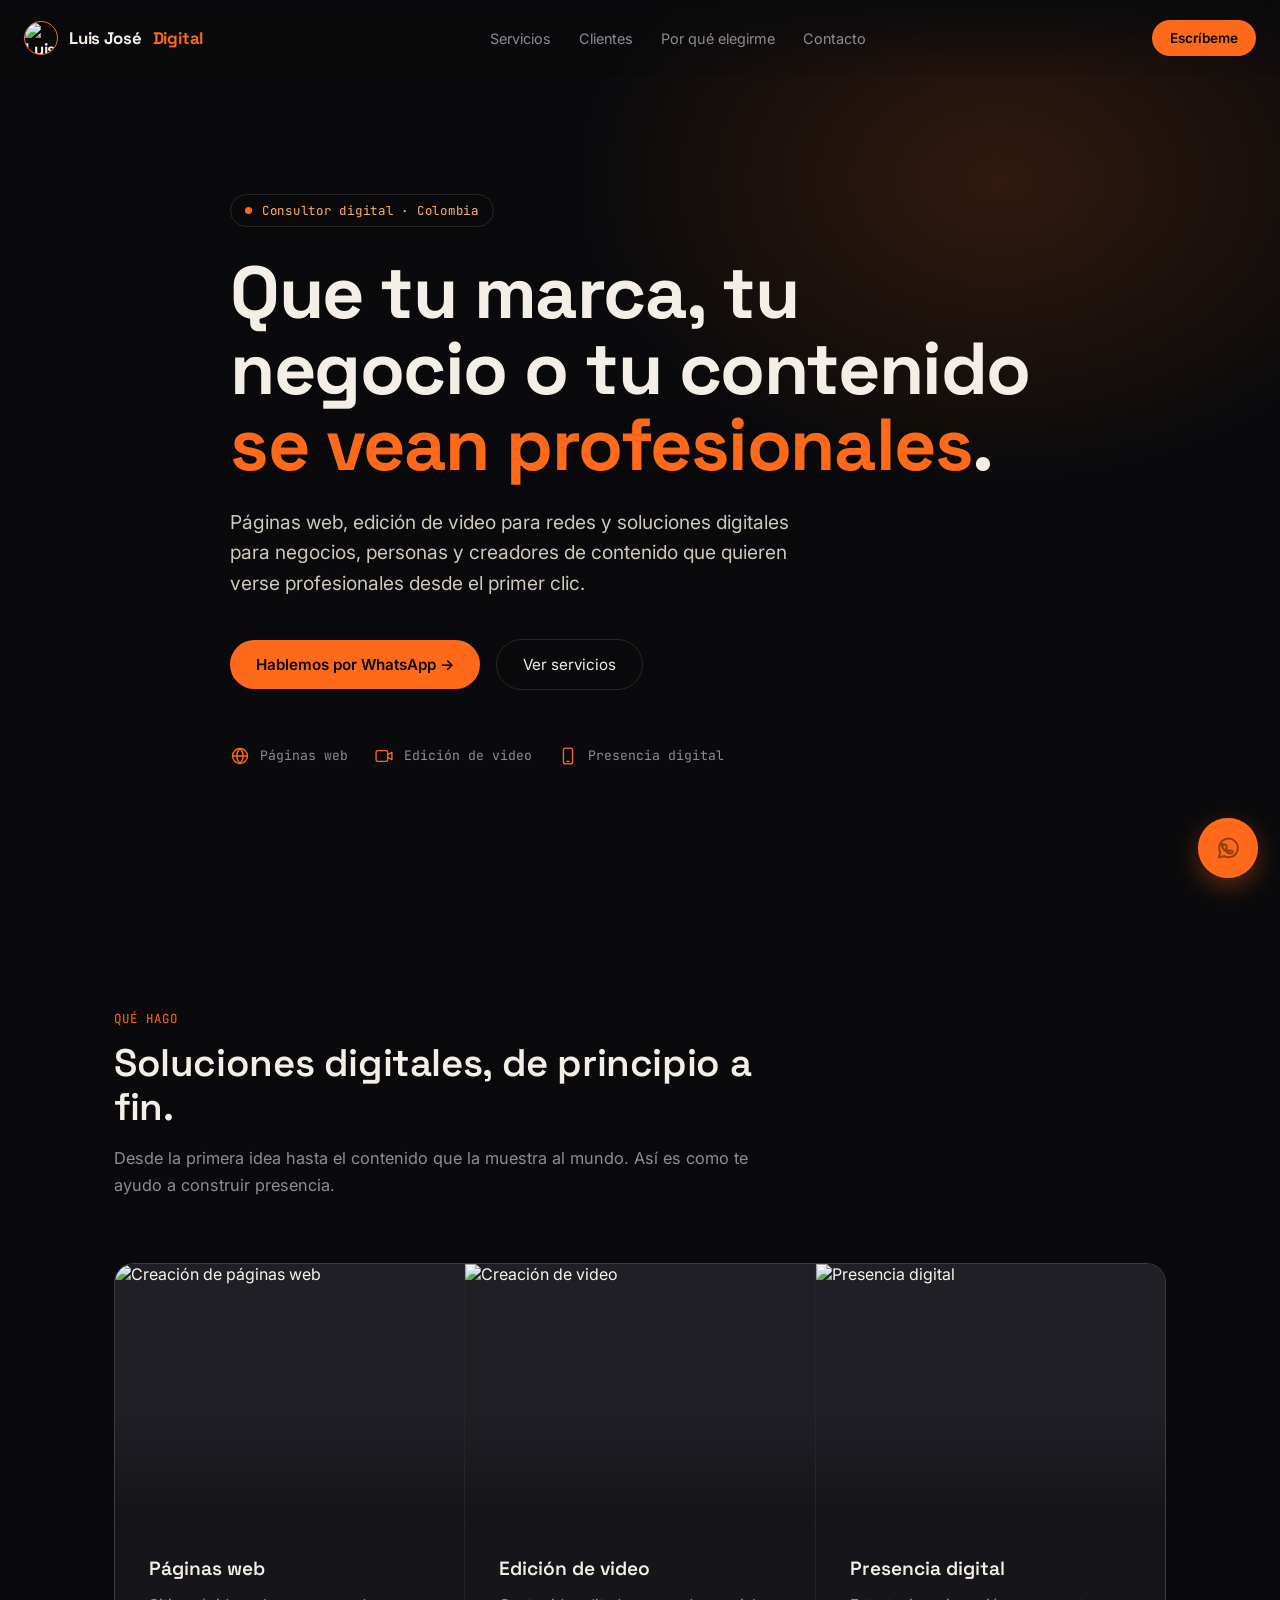
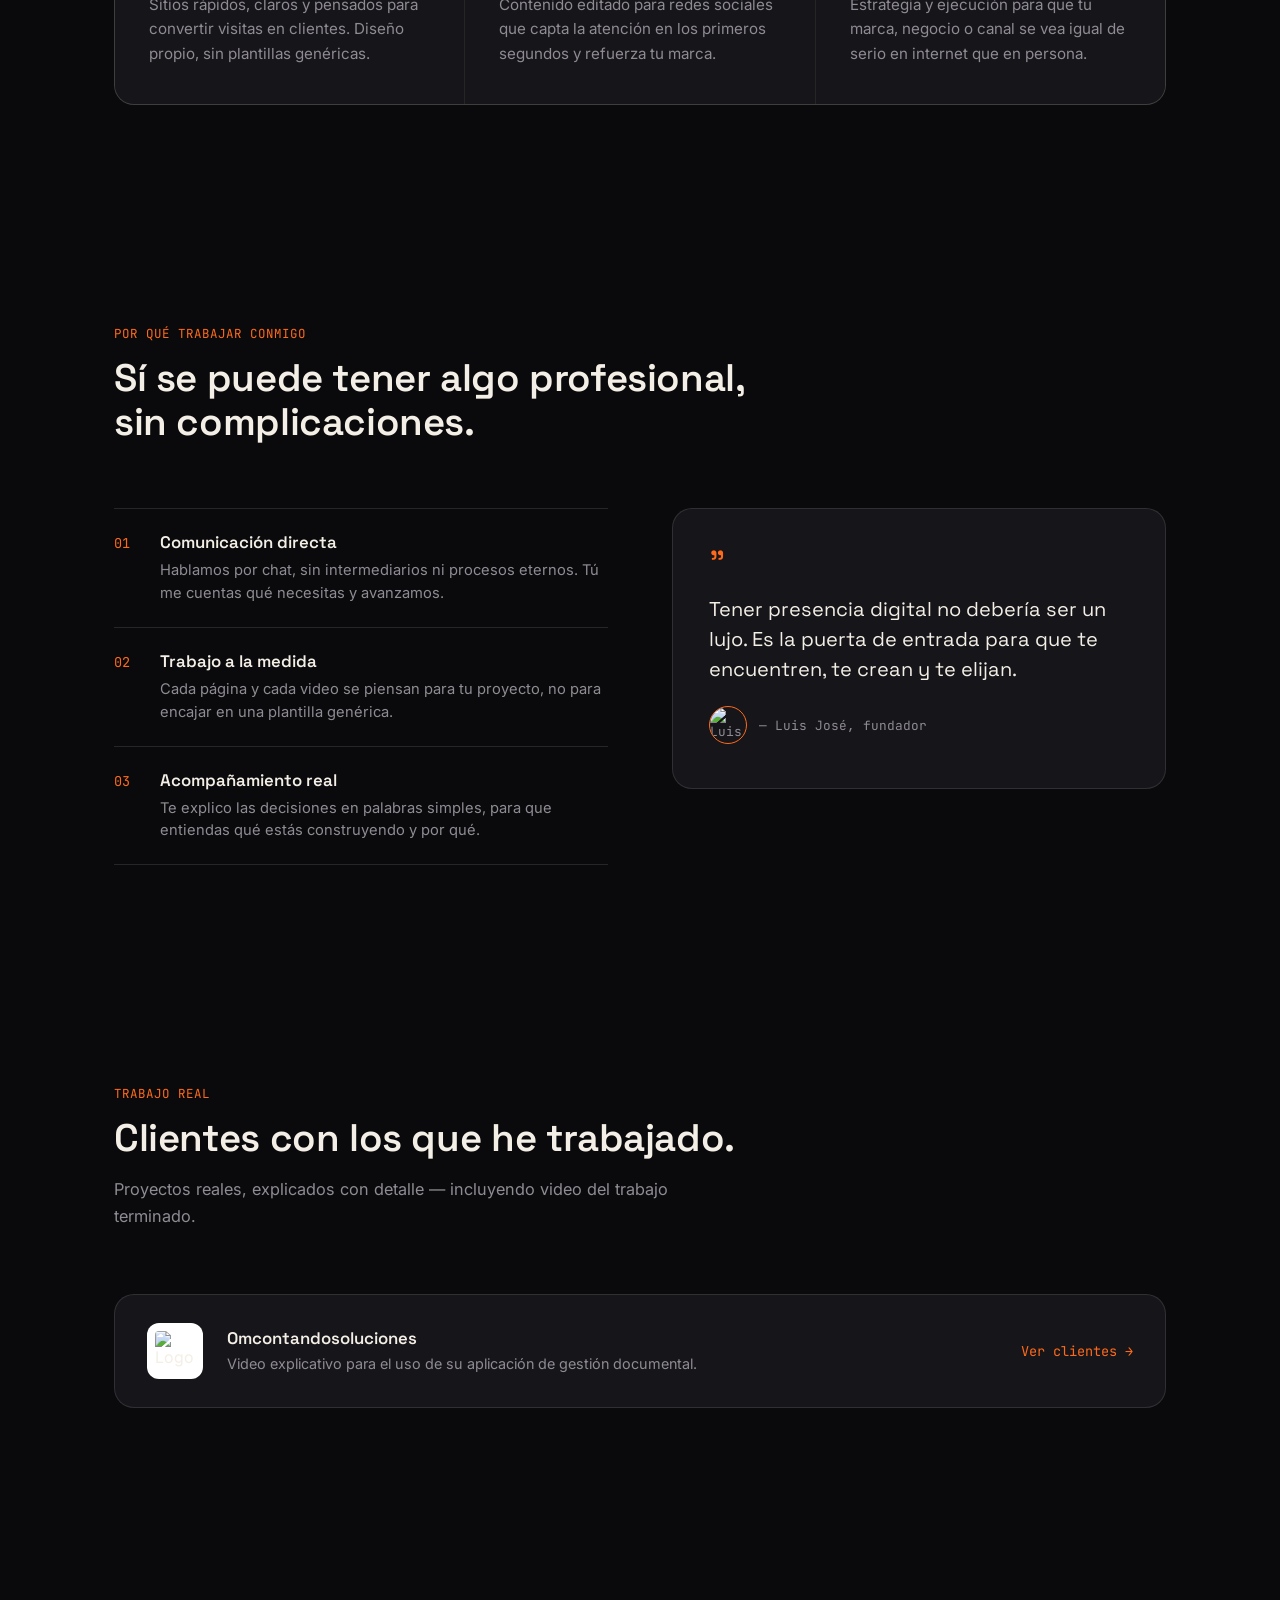
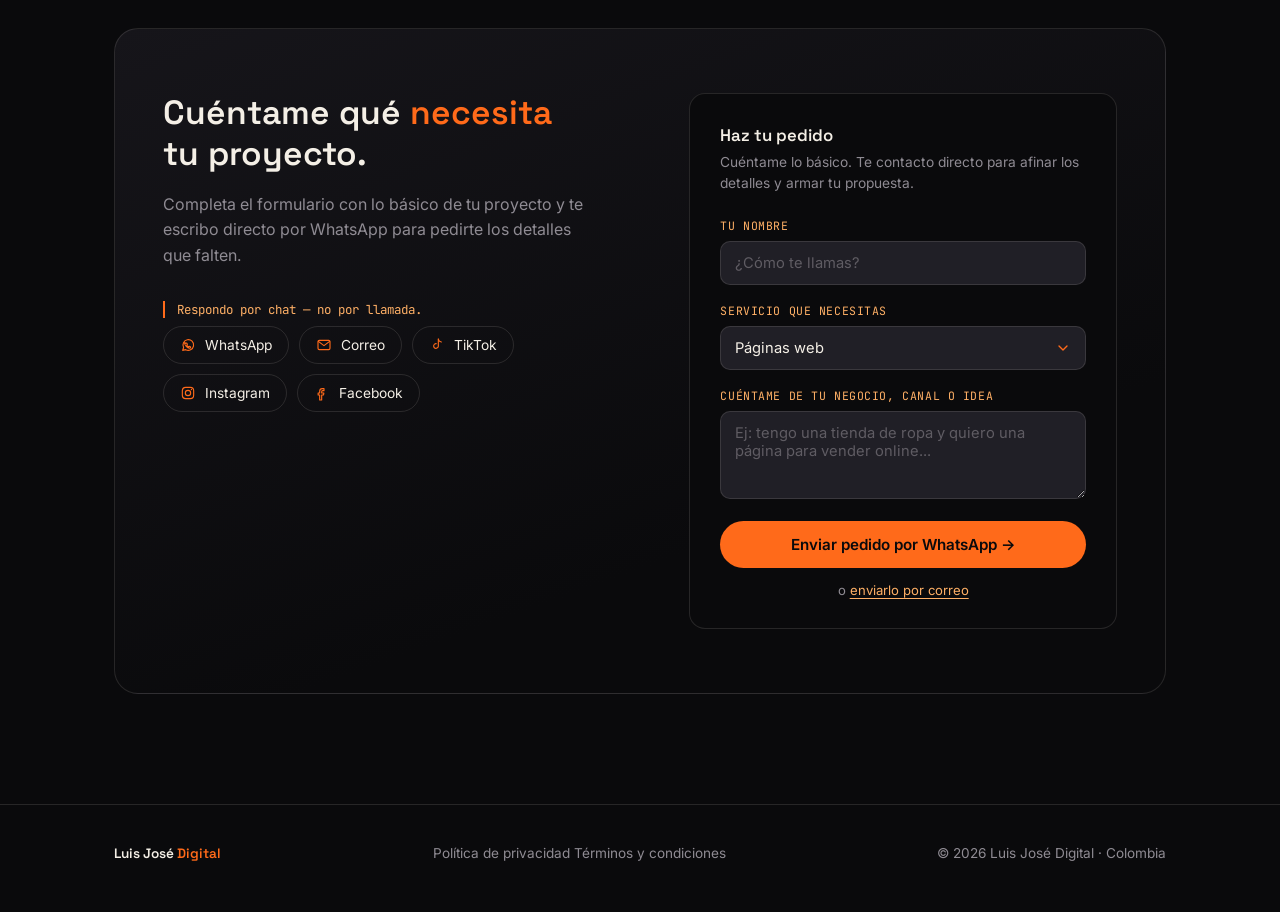
==== index.html @ 747906f5 "Update index.html" ====
<!DOCTYPE html>
<html lang="es">
<head>
<meta charset="UTF-8">
<meta name="viewport" content="width=device-width, initial-scale=1.0">
<title>Luis José Digital — Consultor Digital</title>
<meta name="description" content="Luis José Digital: páginas web, edición de video y presencia digital para negocios, personas y creadores de contenido.">
<link rel="icon" type="image/png" href="https://i.postimg.cc/mDjmd9xJ/Perfil.png">
<link rel="preconnect" href="https://fonts.googleapis.com">
<link rel="preconnect" href="https://fonts.gstatic.com" crossorigin>
<link href="https://fonts.googleapis.com/css2?family=Space+Grotesk:wght@400;500;600;700&family=Inter:wght@400;500;600&family=JetBrains+Mono:wght@400;500&display=swap" rel="stylesheet">
<link rel="stylesheet" href="style.css">
</head>
<body>

<nav>
  <div class="nav-logo">
    <img class="nav-avatar" src="https://i.postimg.cc/mDjmd9xJ/Perfil.png" alt="Luis José">
    Luis José <span>Digital</span>
  </div>
  <div class="nav-links">
    <a href="#servicios">Servicios</a>
    <a href="clientes/">Clientes</a>
    <a href="#por-que">Por qué elegirme</a>
    <a href="#contacto">Contacto</a>
  </div>
  <a class="nav-cta" href="https://wa.me/573228460127" target="_blank" rel="noopener">Escríbeme</a>
</nav>

<header class="hero">
  <div class="wrap">
    <span class="eyebrow">Consultor digital · Colombia</span>
    <h1 class="title">Que tu marca, tu negocio o tu contenido <em>se vean profesionales</em>.</h1>
    <p class="hero-sub">Páginas web, edición de video para redes y soluciones digitales para negocios, personas y creadores de contenido que quieren verse profesionales desde el primer clic.</p>
    <div class="hero-actions">
      <a class="btn-primary" href="https://wa.me/573228460127" target="_blank" rel="noopener">Hablemos por WhatsApp →</a>
      <a class="btn-ghost" href="#servicios">Ver servicios</a>
    </div>
    <div class="hero-tags">
      <span><svg class="icon" viewBox="0 0 24 24"><circle cx="12" cy="12" r="9"/><path d="M3 12h18M12 3c2.5 2.5 3.8 5.7 3.8 9s-1.3 6.5-3.8 9c-2.5-2.5-3.8-5.7-3.8-9S9.5 5.5 12 3z"/></svg> Páginas web</span>
      <span><svg class="icon" viewBox="0 0 24 24"><rect x="2.5" y="5.5" width="14" height="13" rx="2"/><path d="M16.5 10.5l5-3v9l-5-3"/></svg> Edición de video</span>
      <span><svg class="icon" viewBox="0 0 24 24"><rect x="6.5" y="2.5" width="11" height="19" rx="2.5"/><path d="M11 18.5h2"/></svg> Presencia digital</span>
    </div>
  </div>
</header>

<main>
  <section class="section" id="servicios">
    <div class="wrap">
      <div class="section-head">
        <span class="section-eyebrow">Qué hago</span>
        <h2 class="section-title">Soluciones digitales, de principio a fin.</h2>
        <p class="section-desc">Desde la primera idea hasta el contenido que la muestra al mundo. Así es como te ayudo a construir presencia.</p>
      </div>
      <div class="services">
        <div class="service">
          <div class="service-media"><img src="https://i.postimg.cc/1XzJbzs0/Creacion-de-Pagina.png" alt="Creación de páginas web"></div>
          <div class="service-body">
            <h3>Páginas web</h3>
            <p>Sitios rápidos, claros y pensados para convertir visitas en clientes. Diseño propio, sin plantillas genéricas.</p>
          </div>
        </div>
        <div class="service">
          <div class="service-media"><img src="https://i.postimg.cc/MHGdgGq7/Creacion-de-Video.png" alt="Creación de video"></div>
          <div class="service-body">
            <h3>Edición de video</h3>
            <p>Contenido editado para redes sociales que capta la atención en los primeros segundos y refuerza tu marca.</p>
          </div>
        </div>
        <div class="service">
          <div class="service-media"><img src="https://i.postimg.cc/L5sNGs23/Edicion-de-Video.png" alt="Presencia digital"></div>
          <div class="service-body">
            <h3>Presencia digital</h3>
            <p>Estrategia y ejecución para que tu marca, negocio o canal se vea igual de serio en internet que en persona.</p>
          </div>
        </div>
      </div>
    </div>
  </section>

  <section class="section" id="por-que">
    <div class="wrap">
      <div class="section-head">
        <span class="section-eyebrow">Por qué trabajar conmigo</span>
        <h2 class="section-title">Sí se puede tener algo profesional, sin complicaciones.</h2>
      </div>
      <div class="why">
        <ul class="why-list">
          <li>
            <span class="why-num">01</span>
            <div>
              <h4>Comunicación directa</h4>
              <p>Hablamos por chat, sin intermediarios ni procesos eternos. Tú me cuentas qué necesitas y avanzamos.</p>
            </div>
          </li>
          <li>
            <span class="why-num">02</span>
            <div>
              <h4>Trabajo a la medida</h4>
              <p>Cada página y cada video se piensan para tu proyecto, no para encajar en una plantilla genérica.</p>
            </div>
          </li>
          <li>
            <span class="why-num">03</span>
            <div>
              <h4>Acompañamiento real</h4>
              <p>Te explico las decisiones en palabras simples, para que entiendas qué estás construyendo y por qué.</p>
            </div>
          </li>
        </ul>
        <div class="why-quote">
          <span class="mark">"</span>
          <p>Tener presencia digital no debería ser un lujo. Es la puerta de entrada para que te encuentren, te crean y te elijan.</p>
          <div class="attrib">
            <img class="attrib-avatar" src="https://i.postimg.cc/mDjmd9xJ/Perfil.png" alt="Luis José">
            — Luis José, fundador
          </div>
        </div>
      </div>
    </div>
  </section>

  <section class="section" id="trabajos">
    <div class="wrap">
      <div class="section-head">
        <span class="section-eyebrow">Trabajo real</span>
        <h2 class="section-title">Clientes con los que he trabajado.</h2>
        <p class="section-desc">Proyectos reales, explicados con detalle — incluyendo video del trabajo terminado.</p>
      </div>
      <a class="teaser-card" href="clientes/">
        <img class="teaser-logo" src="https://i.postimg.cc/Qd6sjdPG/omcontandosoluciones.png" alt="Logo Omcontandosoluciones">
        <div class="teaser-body">
          <h4>Omcontandosoluciones</h4>
          <p>Video explicativo para el uso de su aplicación de gestión documental.</p>
        </div>
        <span class="teaser-cta">Ver clientes →</span>
      </a>
    </div>
  </section>

  <section class="section" id="contacto">
    <div class="wrap">
      <div class="contact">
        <div class="contact-grid">
          <div>
            <h2 class="contact-title">Cuéntame qué <em>necesita</em><br>tu proyecto.</h2>
            <p class="contact-copy">Completa el formulario con lo básico de tu proyecto y te escribo directo por WhatsApp para pedirte los detalles que falten.</p>
            <p class="contact-note">Respondo por chat — no por llamada.</p>
            <div class="quick-links">
              <a class="quick-link" id="ql-whatsapp" href="#" target="_blank" rel="noopener">
                <svg class="icon" viewBox="0 0 24 24"><path d="M4 20l1.4-4.2A8 8 0 1 1 8.6 19L4 20z"/><path d="M8.5 9.7c.2-.7.9-.6 1.4-.6.3 0 .5.2.6.5l.5 1.4c.1.3 0 .6-.2.8l-.6.6c.5 1 1.4 1.9 2.4 2.4l.6-.6c.2-.2.5-.3.8-.2l1.4.5c.3.1.5.3.5.6 0 .5.1 1.2-.6 1.4-1.7.6-4.3-.6-6-2.3-1.7-1.7-2.9-4.3-2.3-6z"/></svg>
                WhatsApp
              </a>
              <a class="quick-link" id="ql-email" href="#">
                <svg class="icon" viewBox="0 0 24 24"><rect x="3" y="5" width="18" height="14" rx="2"/><path d="M3.5 6.5L12 13l8.5-6.5"/></svg>
                Correo
              </a>
              <a class="quick-link" href="https://www.tiktok.com/@luisjosedigital" target="_blank" rel="noopener">
                <svg class="icon" viewBox="0 0 24 24"><path d="M14 3v10.5a3.5 3.5 0 1 1-3-3.46"/><path d="M14 3c.4 2.4 2.2 4.2 4.6 4.5"/></svg>
                TikTok
              </a>
              <a class="quick-link" href="https://www.instagram.com/luisjosedigital" target="_blank" rel="noopener">
                <svg class="icon" viewBox="0 0 24 24"><rect x="3.5" y="3.5" width="17" height="17" rx="5"/><circle cx="12" cy="12" r="4"/><circle cx="17.2" cy="6.8" r="1" fill="currentColor" stroke="none" style="fill:var(--orange)"/></svg>
                Instagram
              </a>
              <a class="quick-link" href="https://www.facebook.com/share/1M5X1AGJfT/" target="_blank" rel="noopener">
                <svg class="icon" viewBox="0 0 24 24"><path d="M15 8.5h-2c-1 0-1.5.5-1.5 1.5v2h3.3l-.5 3h-2.8v7.5h-3V15h-2.3v-3H8.5V9.8C8.5 7.1 9.9 5.5 12.4 5.5H15v3z"/></svg>
                Facebook
              </a>
            </div>
          </div>

          <div class="pedido-card">
            <div class="pedido-title">Haz tu pedido</div>
            <div class="pedido-sub">Cuéntame lo básico. Te contacto directo para afinar los detalles y armar tu propuesta.</div>

            <div class="field">
              <label for="f-nombre">Tu nombre</label>
              <input type="text" id="f-nombre" placeholder="¿Cómo te llamas?">
            </div>

            <div class="field">
              <label for="f-servicio">Servicio que necesitas</label>
              <select id="f-servicio">
                <option value="Páginas web">Páginas web</option>
                <option value="Edición de video">Edición de video</option>
                <option value="Presencia digital">Presencia digital</option>
                <option value="No estoy seguro, quiero asesoría">No estoy seguro, quiero asesoría</option>
              </select>
            </div>

            <div class="field">
              <label for="f-detalles">Cuéntame de tu negocio, canal o idea</label>
              <textarea id="f-detalles" placeholder="Ej: tengo una tienda de ropa y quiero una página para vender online..."></textarea>
            </div>

            <button class="pedido-submit" onclick="enviarPedido('whatsapp')">
              Enviar pedido por WhatsApp →
            </button>
            <span class="pedido-alt">o <button onclick="enviarPedido('email')">enviarlo por correo</button></span>
          </div>
        </div>
      </div>
    </div>
  </section>

  <script>
    const WA_NUMERO = '573228460127';
    const EMAIL_DEST = 'luisjosedigital@gmail.com';

    function construirMensaje(){
      const nombre = document.getElementById('f-nombre').value.trim();
      const servicio = document.getElementById('f-servicio').value;
      const detalles = document.getElementById('f-detalles').value.trim();

      let msg = nombre
        ? `Hola Luis, soy ${nombre}. Quiero hacer un pedido de: ${servicio}.`
        : `Hola Luis, quiero hacer un pedido de: ${servicio}.`;

      if (detalles){
        msg += `\n\nEsto es lo que tengo en mente: ${detalles}`;
      }
      msg += `\n\n¿Me ayudas a definir los siguientes pasos?`;
      return msg;
    }

    function enviarPedido(canal){
      const msg = construirMensaje();
      if (canal === 'whatsapp'){
        window.open(`https://wa.me/${WA_NUMERO}?text=${encodeURIComponent(msg)}`, '_blank');
      } else {
        const asunto = encodeURIComponent('Pedido desde la página — Luis José Digital');
        window.location.href = `mailto:${EMAIL_DEST}?subject=${asunto}&body=${encodeURIComponent(msg)}`;
      }
    }

    // Enlaces rápidos con mensaje genérico ya escrito
    const MSG_RAPIDO = 'Hola Luis, vi tu página y me interesa saber más sobre tus servicios digitales.';
    document.getElementById('ql-whatsapp').href = `https://wa.me/${WA_NUMERO}?text=${encodeURIComponent(MSG_RAPIDO)}`;
    document.getElementById('ql-email').href = `mailto:${EMAIL_DEST}?subject=${encodeURIComponent('Consulta desde la página')}&body=${encodeURIComponent(MSG_RAPIDO)}`;
  </script>

</main>

<footer>
  <div class="wrap" style="display:flex;justify-content:space-between;align-items:center;flex-wrap:wrap;gap:16px;width:100%;">
    <div class="foot-logo">Luis José <span>Digital</span></div>
    <div class="footer-links">
      <a href="privacidad/">Política de privacidad</a>
      <a href="terminos/">Términos y condiciones</a>
    </div>
    <div>© 2026 Luis José Digital · Colombia</div>
  </div>
</footer>

<a class="wa-float" id="wa-float" href="https://wa.me/573228460127" target="_blank" rel="noopener" aria-label="Escríbeme por WhatsApp">
  <span class="wa-tooltip">Escríbeme por WhatsApp</span>
  <svg viewBox="0 0 24 24"><path d="M4 20l1.4-4.2A8 8 0 1 1 8.6 19L4 20z"/><path d="M8.5 9.7c.2-.7.9-.6 1.4-.6.3 0 .5.2.6.5l.5 1.4c.1.3 0 .6-.2.8l-.6.6c.5 1 1.4 1.9 2.4 2.4l.6-.6c.2-.2.5-.3.8-.2l1.4.5c.3.1.5.3.5.6 0 .5.1 1.2-.6 1.4-1.7.6-4.3-.6-6-2.3-1.7-1.7-2.9-4.3-2.3-6z"/></svg>
</a>

<script>
  document.getElementById('wa-float').href = `https://wa.me/${WA_NUMERO}?text=${encodeURIComponent(MSG_RAPIDO)}`;
</script>

</body>
</html>
---- style.css ----
:root{
    --black: #0a0a0c;
    --charcoal: #16151a;
    --charcoal-2: #201f26;
    --orange: #ff6a1a;
    --orange-soft: #ffb066;
    --paper: #f4efe6;
    --gray: #8f8b93;
    --line: rgba(244,239,230,0.12);
  }
  *{margin:0;padding:0;box-sizing:border-box;}
  html{scroll-behavior:smooth;}
  body{
    background:var(--black);
    color:var(--paper);
    font-family:'Inter',sans-serif;
    -webkit-font-smoothing:antialiased;
    overflow-x:hidden;
  }
  a{color:inherit;text-decoration:none;}
  .mono{font-family:'JetBrains Mono',monospace;}
  .wrap{max-width:1100px;margin:0 auto;padding:0 24px;}

  @media (prefers-reduced-motion: reduce){
    *{animation-duration:0.01ms !important; animation-iteration-count:1 !important; transition-duration:0.01ms !important;}
  }

  /* ---------- NAV ---------- */
  nav{
    position:fixed;top:0;left:0;right:0;z-index:50;
    display:flex;align-items:center;justify-content:space-between;
    padding:20px 24px;
    background:linear-gradient(to bottom, rgba(10,10,12,0.9), transparent);
    backdrop-filter:blur(6px);
  }
  .nav-logo{display:flex;align-items:center;gap:11px;font-family:'Space Grotesk',sans-serif;font-weight:700;font-size:1.05rem;letter-spacing:-0.01em;}
  .nav-logo span{color:var(--orange);}
  .nav-avatar{
    width:34px;height:34px;border-radius:50%;
    object-fit:cover;
    border:1.5px solid var(--orange);
    flex-shrink:0;
  }
  .nav-links{display:flex;gap:28px;font-size:0.9rem;color:var(--gray);}
  .nav-links a:hover{color:var(--orange-soft);}
  .nav-cta{
    background:var(--orange);color:var(--black);font-weight:600;font-size:0.85rem;
    padding:10px 18px;border-radius:100px;
  }
  .nav-cta:hover{background:var(--orange-soft);}
  @media(max-width:720px){.nav-links{display:none;}}

  /* ---------- HERO ---------- */
  header.hero{
    position:relative;
    min-height:100svh;
    display:flex;align-items:center;
    padding:140px 0 80px;
    overflow:hidden;
    background:
      radial-gradient(ellipse 700px 500px at 78% 20%, rgba(255,106,26,0.16), transparent 60%),
      var(--black);
  }

  .eyebrow{
    display:inline-flex;align-items:center;gap:10px;
    font-family:'JetBrains Mono',monospace;
    font-size:0.78rem;letter-spacing:0.06em;
    color:var(--orange-soft);
    border:1px solid var(--line);
    padding:7px 14px;border-radius:100px;
    margin-bottom:28px;
  }
  .eyebrow::before{
    content:'';width:7px;height:7px;border-radius:50%;
    background:var(--orange);
    box-shadow:0 0 0 0 rgba(255,106,26,0.6);
    animation:dot-pulse 2s infinite;
  }
  @keyframes dot-pulse{
    0%{box-shadow:0 0 0 0 rgba(255,106,26,0.55);}
    70%{box-shadow:0 0 0 8px rgba(255,106,26,0);}
    100%{box-shadow:0 0 0 0 rgba(255,106,26,0);}
  }

  h1.title{
    font-family:'Space Grotesk',sans-serif;
    font-weight:700;
    font-size:clamp(2.6rem, 6.5vw, 4.6rem);
    line-height:1.03;
    letter-spacing:-0.02em;
    max-width:820px;
    margin-bottom:24px;
  }
  h1.title em{
    font-style:normal;
    color:var(--orange);
  }
  .hero-sub{
    font-size:clamp(1.02rem,1.6vw,1.2rem);
    color:#cfc9bd;
    max-width:560px;
    line-height:1.6;
    margin-bottom:40px;
  }
  .hero-actions{display:flex;gap:16px;flex-wrap:wrap;align-items:center;}
  .btn-primary{
    background:var(--orange);color:var(--black);
    font-weight:600;font-size:0.95rem;
    padding:15px 26px;border-radius:100px;
    display:inline-flex;align-items:center;gap:8px;
    transition:transform .15s ease, background .15s ease;
  }
  .btn-primary:hover{background:var(--orange-soft);transform:translateY(-2px);}
  .btn-ghost{
    border:1px solid var(--line);
    padding:15px 26px;border-radius:100px;
    font-size:0.95rem;color:var(--paper);
    transition:border-color .15s ease, color .15s ease;
  }
  .btn-ghost:hover{border-color:var(--orange-soft);color:var(--orange-soft);}

  .hero-tags{
    display:flex;gap:26px;margin-top:56px;flex-wrap:wrap;
    font-family:'JetBrains Mono',monospace;font-size:0.82rem;color:var(--gray);
  }
  .hero-tags span{display:flex;align-items:center;gap:10px;}

  /* ---------- ICONS ---------- */
  .icon{
    width:20px;height:20px;flex-shrink:0;
    stroke:var(--orange);
    fill:none;
    stroke-width:1.6;
    stroke-linecap:round;
    stroke-linejoin:round;
  }
  .contact-icon .icon{width:19px;height:19px;}

  /* ---------- SECTION HEADERS ---------- */
  .section{padding:110px 0;}
  .section-head{max-width:640px;margin-bottom:64px;}
  .section-eyebrow{
    font-family:'JetBrains Mono',monospace;
    font-size:0.78rem;color:var(--orange);
    letter-spacing:0.08em;text-transform:uppercase;
    margin-bottom:14px;display:block;
  }
  .section-title{
    font-family:'Space Grotesk',sans-serif;
    font-weight:600;font-size:clamp(1.7rem,3.2vw,2.4rem);
    letter-spacing:-0.01em;line-height:1.15;
  }
  .section-desc{color:var(--gray);margin-top:16px;font-size:1.02rem;line-height:1.65;}

  /* ---------- SERVICES ---------- */
  .services{
    display:grid;grid-template-columns:repeat(3,1fr);gap:1px;
    background:var(--line);
    border:1px solid var(--line);
    border-radius:20px;overflow:hidden;
  }
  @media(max-width:820px){.services{grid-template-columns:1fr;}}
  .service{
    background:var(--charcoal);
    transition:background .2s ease;
    display:flex;flex-direction:column;
  }
  .service:hover{background:var(--charcoal-2);}
  .service-media{
    width:100%;aspect-ratio:4/3;overflow:hidden;
    position:relative;
    background:var(--charcoal-2);
  }
  .service-media img{
    width:100%;height:100%;object-fit:cover;
    display:block;
    filter:grayscale(15%) contrast(1.05);
    transition:transform .35s ease, filter .35s ease;
  }
  .service:hover .service-media img{transform:scale(1.05);filter:grayscale(0%) contrast(1.05);}
  .service-media::after{
    content:'';position:absolute;inset:0;
    background:linear-gradient(180deg, transparent 55%, rgba(10,10,12,0.55));
    pointer-events:none;
  }
  .service-body{padding:30px 34px 38px;}
  .service h3{
    font-family:'Space Grotesk',sans-serif;
    font-size:1.2rem;font-weight:600;margin-bottom:12px;
  }
  .service p{color:var(--gray);font-size:0.95rem;line-height:1.6;}

  /* ---------- WHY / TRUST ---------- */
  .why{
    display:grid;grid-template-columns:1fr 1fr;gap:64px;align-items:start;
  }
  @media(max-width:820px){.why{grid-template-columns:1fr;gap:40px;}}
  .why-list{list-style:none;}
  .why-list li{
    display:flex;gap:18px;padding:22px 0;
    border-top:1px solid var(--line);
  }
  .why-list li:last-child{border-bottom:1px solid var(--line);}
  .why-num{
    font-family:'JetBrains Mono',monospace;color:var(--orange);
    font-size:0.85rem;padding-top:3px;flex-shrink:0;width:28px;
  }
  .why-list h4{font-family:'Space Grotesk',sans-serif;font-size:1.05rem;margin-bottom:6px;font-weight:600;}
  .why-list p{color:var(--gray);font-size:0.92rem;line-height:1.55;}

  .why-quote{
    background:var(--charcoal);
    border:1px solid var(--line);
    border-radius:20px;
    padding:44px 36px;
    position:sticky;top:110px;
  }
  .why-quote .mark{color:var(--orange);font-size:2.4rem;font-family:'Space Grotesk',sans-serif;line-height:0.6;display:block;margin-bottom:18px;}
  .why-quote p{font-family:'Space Grotesk',sans-serif;font-size:1.25rem;line-height:1.5;color:var(--paper);}
  .why-quote .attrib{
    margin-top:22px;display:flex;align-items:center;gap:12px;
    font-family:'JetBrains Mono',monospace;font-size:0.8rem;color:var(--gray);
  }
  .attrib-avatar{
    width:38px;height:38px;border-radius:50%;
    object-fit:cover;border:1.5px solid var(--orange);
  }

  /* ---------- TEASER DE CLIENTES (home) ---------- */
  .teaser-card{
    display:flex;align-items:center;gap:24px;
    background:var(--charcoal);
    border:1px solid var(--line);
    border-radius:20px;
    padding:28px 32px;
    transition:background .2s ease, border-color .2s ease, transform .2s ease;
  }
  .teaser-card:hover{background:var(--charcoal-2);border-color:var(--orange-soft);transform:translateY(-2px);}
  .teaser-logo{
    width:56px;height:56px;border-radius:12px;
    object-fit:contain;background:#fff;padding:8px;
    flex-shrink:0;
  }
  .teaser-body{flex:1;}
  .teaser-body h4{font-family:'Space Grotesk',sans-serif;font-size:1.05rem;font-weight:600;margin-bottom:4px;}
  .teaser-body p{color:var(--gray);font-size:0.9rem;line-height:1.5;}
  .teaser-cta{
    flex-shrink:0;font-family:'JetBrains Mono',monospace;
    font-size:0.85rem;color:var(--orange);white-space:nowrap;
  }
  @media(max-width:600px){
    .teaser-card{flex-direction:column;align-items:flex-start;text-align:left;gap:14px;}
    .teaser-cta{align-self:flex-end;}
  }

  /* ---------- CONTACT ---------- */
  .contact{
    background:linear-gradient(160deg, var(--charcoal), var(--black) 70%);
    border:1px solid var(--line);
    border-radius:24px;
    padding:64px 48px;
    position:relative;
    overflow:hidden;
  }
  @media(max-width:640px){.contact{padding:44px 26px;}}
  .contact-grid{
    display:grid;grid-template-columns:1.1fr 1fr;gap:56px;
    position:relative;z-index:1;
  }
  @media(max-width:820px){.contact-grid{grid-template-columns:1fr;}}
  .contact-title{
    font-family:'Space Grotesk',sans-serif;font-weight:600;
    font-size:clamp(1.6rem,3vw,2.1rem);line-height:1.2;margin-bottom:18px;
  }
  .contact-title em{font-style:normal;color:var(--orange);}
  .contact-copy{color:var(--gray);font-size:1rem;line-height:1.6;margin-bottom:32px;max-width:420px;}
  .contact-note{
    font-family:'JetBrains Mono',monospace;font-size:0.78rem;color:var(--orange-soft);
    border-left:2px solid var(--orange);padding-left:12px;
  }

  .contact-card{
    background:var(--black);
    border:1px solid var(--line);
    border-radius:16px;
    padding:8px;
  }
  .contact-row{
    display:flex;align-items:center;gap:16px;
    padding:18px 16px;
    border-bottom:1px solid var(--line);
    transition:background .15s ease;
  }
  .contact-row:last-child{border-bottom:none;}
  .contact-row:hover{background:var(--charcoal);}
  .contact-icon{
    width:40px;height:40px;border-radius:10px;
    background:var(--charcoal-2);
    display:flex;align-items:center;justify-content:center;
    font-size:1.15rem;flex-shrink:0;
  }
  .contact-row .label{font-size:0.75rem;color:var(--gray);font-family:'JetBrains Mono',monospace;}
  .contact-row .value{font-size:0.96rem;font-weight:500;}
  .contact-row .arrow{margin-left:auto;color:var(--orange);opacity:0;transition:opacity .15s ease;}
  .contact-row:hover .arrow{opacity:1;}

  .quick-links{display:flex;flex-wrap:wrap;gap:10px;margin-top:8px;}
  .quick-link{
    display:inline-flex;align-items:center;gap:9px;
    border:1px solid var(--line);
    padding:10px 16px;border-radius:100px;
    font-size:0.86rem;color:var(--paper);
    transition:border-color .15s ease, color .15s ease, background .15s ease;
  }
  .quick-link:hover{border-color:var(--orange-soft);color:var(--orange-soft);background:rgba(255,106,26,0.06);}
  .quick-link .icon{width:16px;height:16px;stroke-width:1.7;}

  /* ---------- PEDIDO FORM ---------- */
  .pedido-card{
    background:var(--black);
    border:1px solid var(--line);
    border-radius:16px;
    padding:30px;
  }
  .pedido-title{
    font-family:'Space Grotesk',sans-serif;font-weight:600;
    font-size:1.05rem;margin-bottom:6px;
  }
  .pedido-sub{color:var(--gray);font-size:0.86rem;margin-bottom:24px;line-height:1.5;}
  .field{margin-bottom:18px;}
  .field label{
    display:block;font-family:'JetBrains Mono',monospace;
    font-size:0.72rem;letter-spacing:0.05em;text-transform:uppercase;
    color:var(--orange-soft);margin-bottom:8px;
  }
  .field input, .field select, .field textarea{
    width:100%;background:var(--charcoal-2);
    border:1px solid var(--line);border-radius:10px;
    padding:12px 14px;color:var(--paper);
    font-family:'Inter',sans-serif;font-size:0.92rem;
    outline:none;
    transition:border-color .15s ease;
  }
  .field input::placeholder, .field textarea::placeholder{color:#5f5c63;}
  .field input:focus, .field select:focus, .field textarea:focus{border-color:var(--orange);}
  .field textarea{resize:vertical;min-height:88px;font-family:'Inter',sans-serif;}
  .field select{appearance:none;cursor:pointer;
    background-image:url("data:image/svg+xml;utf8,<svg xmlns='http://www.w3.org/2000/svg' viewBox='0 0 24 24' fill='none' stroke='%23ff6a1a' stroke-width='2' stroke-linecap='round' stroke-linejoin='round'><polyline points='6 9 12 15 18 9'/></svg>");
    background-repeat:no-repeat;background-position:right 14px center;background-size:16px;
    padding-right:38px;
  }
  .pedido-submit{
    width:100%;background:var(--orange);color:var(--black);
    font-weight:600;font-size:0.95rem;
    padding:14px 22px;border-radius:100px;border:none;cursor:pointer;
    display:flex;align-items:center;justify-content:center;gap:8px;
    font-family:'Inter',sans-serif;
    transition:background .15s ease, transform .15s ease;
  }
  .pedido-submit:hover{background:var(--orange-soft);transform:translateY(-1px);}
  .pedido-alt{
    display:block;text-align:center;margin-top:14px;
    font-size:0.82rem;color:var(--gray);
  }
  .pedido-alt button{
    background:none;border:none;color:var(--orange-soft);
    font-family:'Inter',sans-serif;font-size:0.82rem;cursor:pointer;
    text-decoration:underline;text-underline-offset:3px;
    padding:0;
  }
  .pedido-alt button:hover{color:var(--orange);}

  /* ---------- BOTÓN FLOTANTE WHATSAPP ---------- */
  .wa-float{
    position:fixed;
    right:22px;
    bottom:calc(22px + env(safe-area-inset-bottom));
    width:60px;height:60px;
    border-radius:50%;
    background:var(--orange);
    display:flex;align-items:center;justify-content:center;
    box-shadow:0 8px 24px rgba(255,106,26,0.35), 0 2px 8px rgba(0,0,0,0.3);
    z-index:80;
    transition:transform .2s ease, box-shadow .2s ease;
  }
  .wa-float:hover{transform:translateY(-3px) scale(1.05);box-shadow:0 12px 28px rgba(255,106,26,0.45), 0 4px 10px rgba(0,0,0,0.35);}
  .wa-float svg{width:28px;height:28px;stroke:var(--black);stroke-width:1.7;fill:none;stroke-linecap:round;stroke-linejoin:round;}
  .wa-float::before{
    content:'';
    position:absolute;inset:0;
    border-radius:50%;
    background:var(--orange);
    opacity:0.55;
    animation:wa-pulse 2.6s ease-out infinite;
  }
  @keyframes wa-pulse{
    0%{transform:scale(1);opacity:0.45;}
    100%{transform:scale(1.7);opacity:0;}
  }
  .wa-tooltip{
    position:absolute;right:74px;top:50%;transform:translateY(-50%);
    background:var(--charcoal);border:1px solid var(--line);
    color:var(--paper);font-size:0.85rem;font-weight:500;
    padding:9px 16px;border-radius:10px;
    white-space:nowrap;
    opacity:0;pointer-events:none;
    transition:opacity .2s ease, transform .2s ease;
  }
  .wa-float:hover .wa-tooltip{opacity:1;transform:translateY(-50%) translateX(-4px);}
  @media(max-width:720px){
    .wa-tooltip{display:none;}
    .wa-float{width:54px;height:54px;right:16px;bottom:calc(16px + env(safe-area-inset-bottom));}
    .wa-float svg{width:25px;height:25px;}
  }

  /* ---------- AJUSTES MÓVIL GENERALES ---------- */
  @media(max-width:720px){
    .section{padding:70px 0;}
    header.hero{padding-top:110px;padding-bottom:56px;min-height:auto;}
    .hero-actions{flex-direction:column;align-items:stretch;}
    .hero-actions .btn-primary, .hero-actions .btn-ghost{justify-content:center;text-align:center;}
    .contact{padding:36px 20px;}
    .pedido-card{padding:24px 20px;}
    .why-quote{position:static;}
    .services{border-radius:16px;}
  }
  @media(max-width:420px){
    .nav-logo span{display:none;}
    .wrap{padding:0 18px;}
  }

  /* ---------- FOOTER ---------- */
  footer{
    padding:40px 0 50px;
    border-top:1px solid var(--line);
    display:flex;justify-content:space-between;align-items:center;flex-wrap:wrap;gap:16px;
    color:var(--gray);font-size:0.85rem;
  }
  footer .foot-logo{font-family:'Space Grotesk',sans-serif;color:var(--paper);font-weight:600;}
  footer .foot-logo span{color:var(--orange);}

  /* ---------- PÁGINA DE CLIENTES ---------- */
  .page-hero{
    padding:150px 0 60px;
    background:radial-gradient(ellipse 700px 500px at 78% 10%, rgba(255,106,26,0.14), transparent 60%), var(--black);
  }
  .back-link{
    display:inline-flex;align-items:center;gap:6px;
    font-family:'JetBrains Mono',monospace;font-size:0.82rem;
    color:var(--gray);margin-bottom:24px;
    transition:color .15s ease;
  }
  .back-link:hover{color:var(--orange-soft);}
  .page-title{
    font-family:'Space Grotesk',sans-serif;font-weight:700;
    font-size:clamp(2rem,4.5vw,3rem);letter-spacing:-0.02em;line-height:1.08;
    margin-bottom:16px;max-width:640px;
  }
  .page-sub{color:#cfc9bd;font-size:1.02rem;max-width:520px;line-height:1.6;}

  .client-card{
    background:var(--charcoal);
    border:1px solid var(--line);
    border-radius:24px;
    padding:44px;
    margin-bottom:28px;
  }
  @media(max-width:640px){.client-card{padding:28px 22px;}}
  .client-head{
    display:flex;align-items:center;gap:20px;margin-bottom:28px;flex-wrap:wrap;
  }
  .client-logo{
    width:64px;height:64px;border-radius:14px;
    background:#fff;object-fit:contain;padding:10px;
    flex-shrink:0;
  }
  .client-name-block h3{
    font-family:'Space Grotesk',sans-serif;font-weight:600;font-size:1.35rem;margin-bottom:6px;
  }
  .client-meta{
    display:flex;gap:10px;flex-wrap:wrap;
    font-family:'JetBrains Mono',monospace;font-size:0.78rem;color:var(--gray);
  }
  .client-meta span{
    border:1px solid var(--line);padding:5px 12px;border-radius:100px;
  }
  .client-meta span.tag-orange{color:var(--orange);}
  .client-desc{color:var(--gray);font-size:0.98rem;line-height:1.65;max-width:640px;margin-bottom:32px;}

  .ig-widget{
    margin-top:36px;
    display:flex;align-items:center;gap:18px;
    background:var(--black);
    border:1px solid var(--line);
    border-radius:16px;
    padding:22px 26px;
    flex-wrap:wrap;
  }
  .ig-avatar{
    width:52px;height:52px;border-radius:50%;
    flex-shrink:0;
    display:flex;align-items:center;justify-content:center;
    background:linear-gradient(135deg, #ff6a1a, #ffb066);
    padding:2px;
  }
  .ig-avatar-inner{
    width:100%;height:100%;border-radius:50%;
    background:var(--charcoal);
    display:flex;align-items:center;justify-content:center;
  }
  .ig-avatar-inner .icon{width:24px;height:24px;stroke:var(--orange);}
  .ig-info{flex:1;min-width:180px;}
  .ig-info .ig-label{font-family:'JetBrains Mono',monospace;font-size:0.72rem;color:var(--gray);text-transform:uppercase;letter-spacing:0.05em;margin-bottom:3px;}
  .ig-info .ig-handle{font-family:'Space Grotesk',sans-serif;font-weight:600;font-size:1.02rem;}
  .ig-follow-btn{
    flex-shrink:0;
    background:var(--orange);color:var(--black);
    font-weight:600;font-size:0.86rem;
    padding:11px 20px;border-radius:100px;
    transition:background .15s ease;
  }
  .ig-follow-btn:hover{background:var(--orange-soft);}

  .clients-cta{
    text-align:center;padding:50px 0 20px;
  }
  .clients-cta p{color:var(--gray);margin-bottom:18px;font-size:0.98rem;}
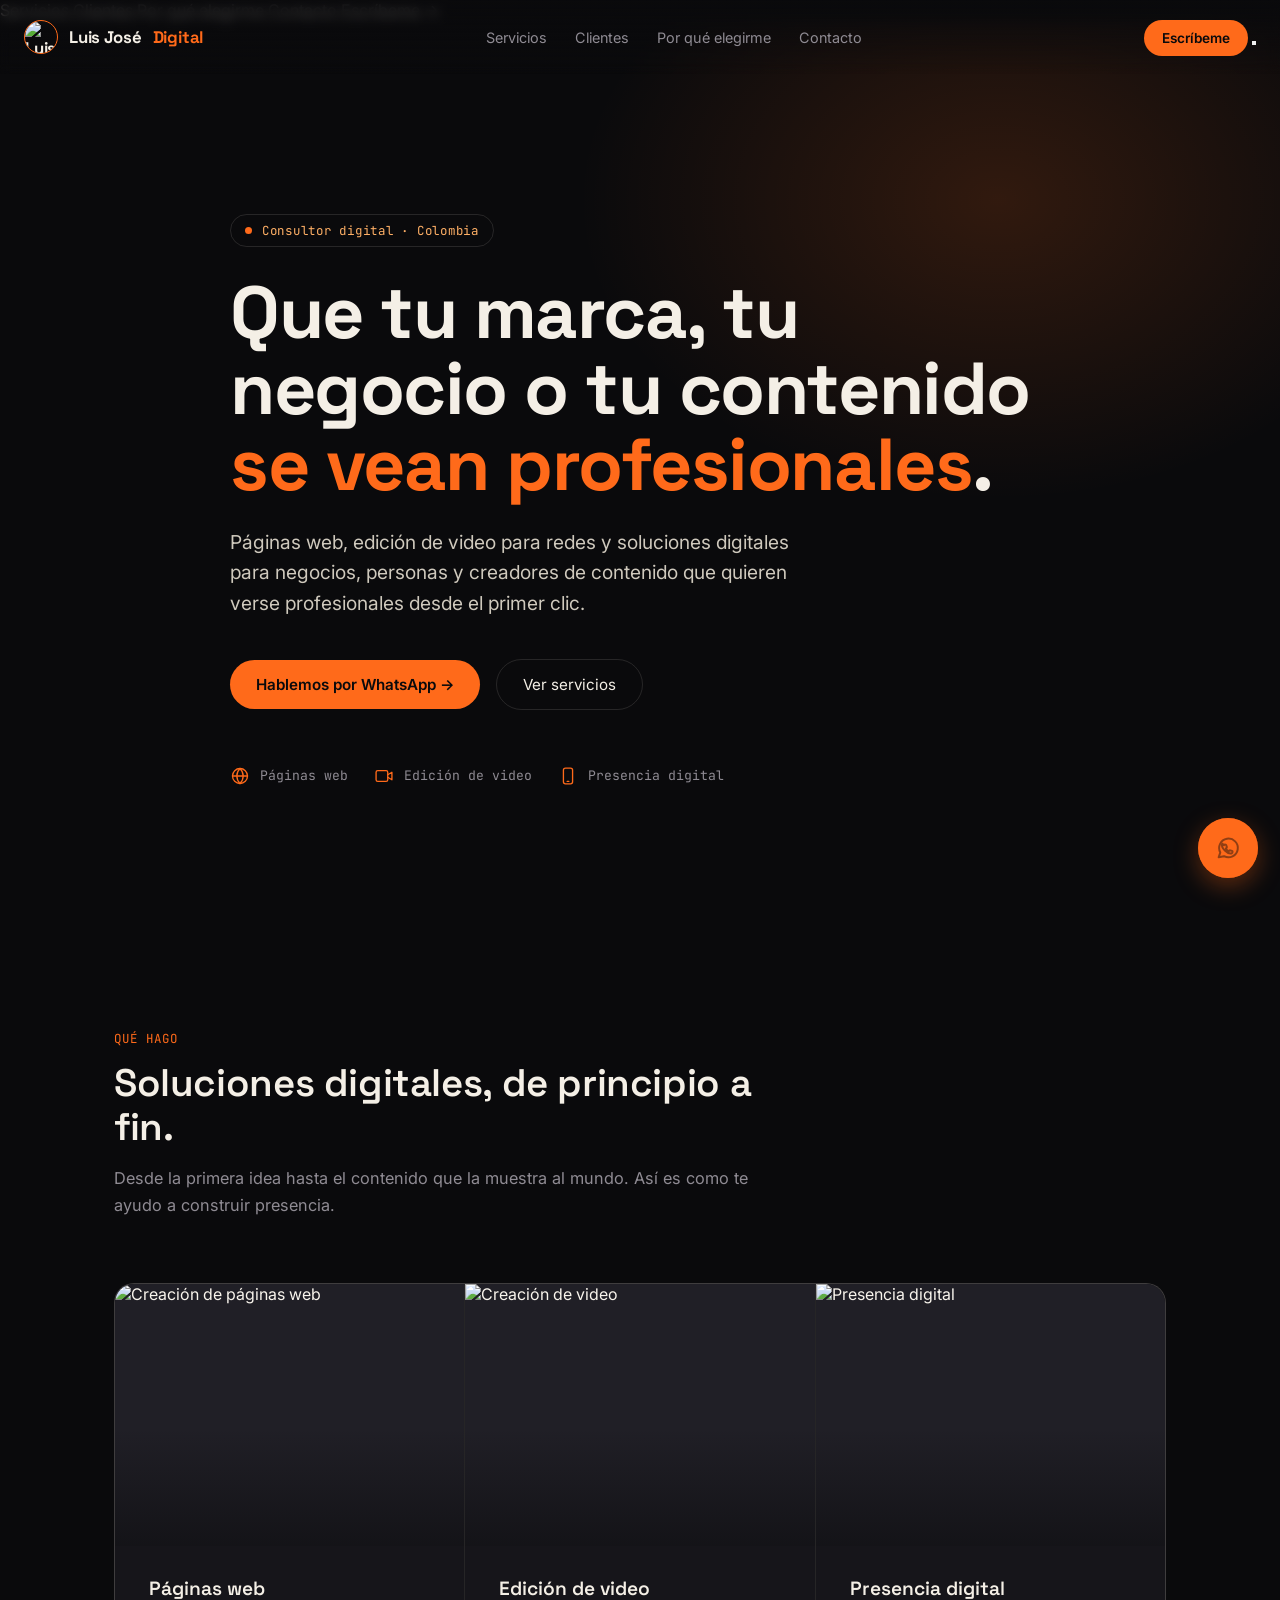
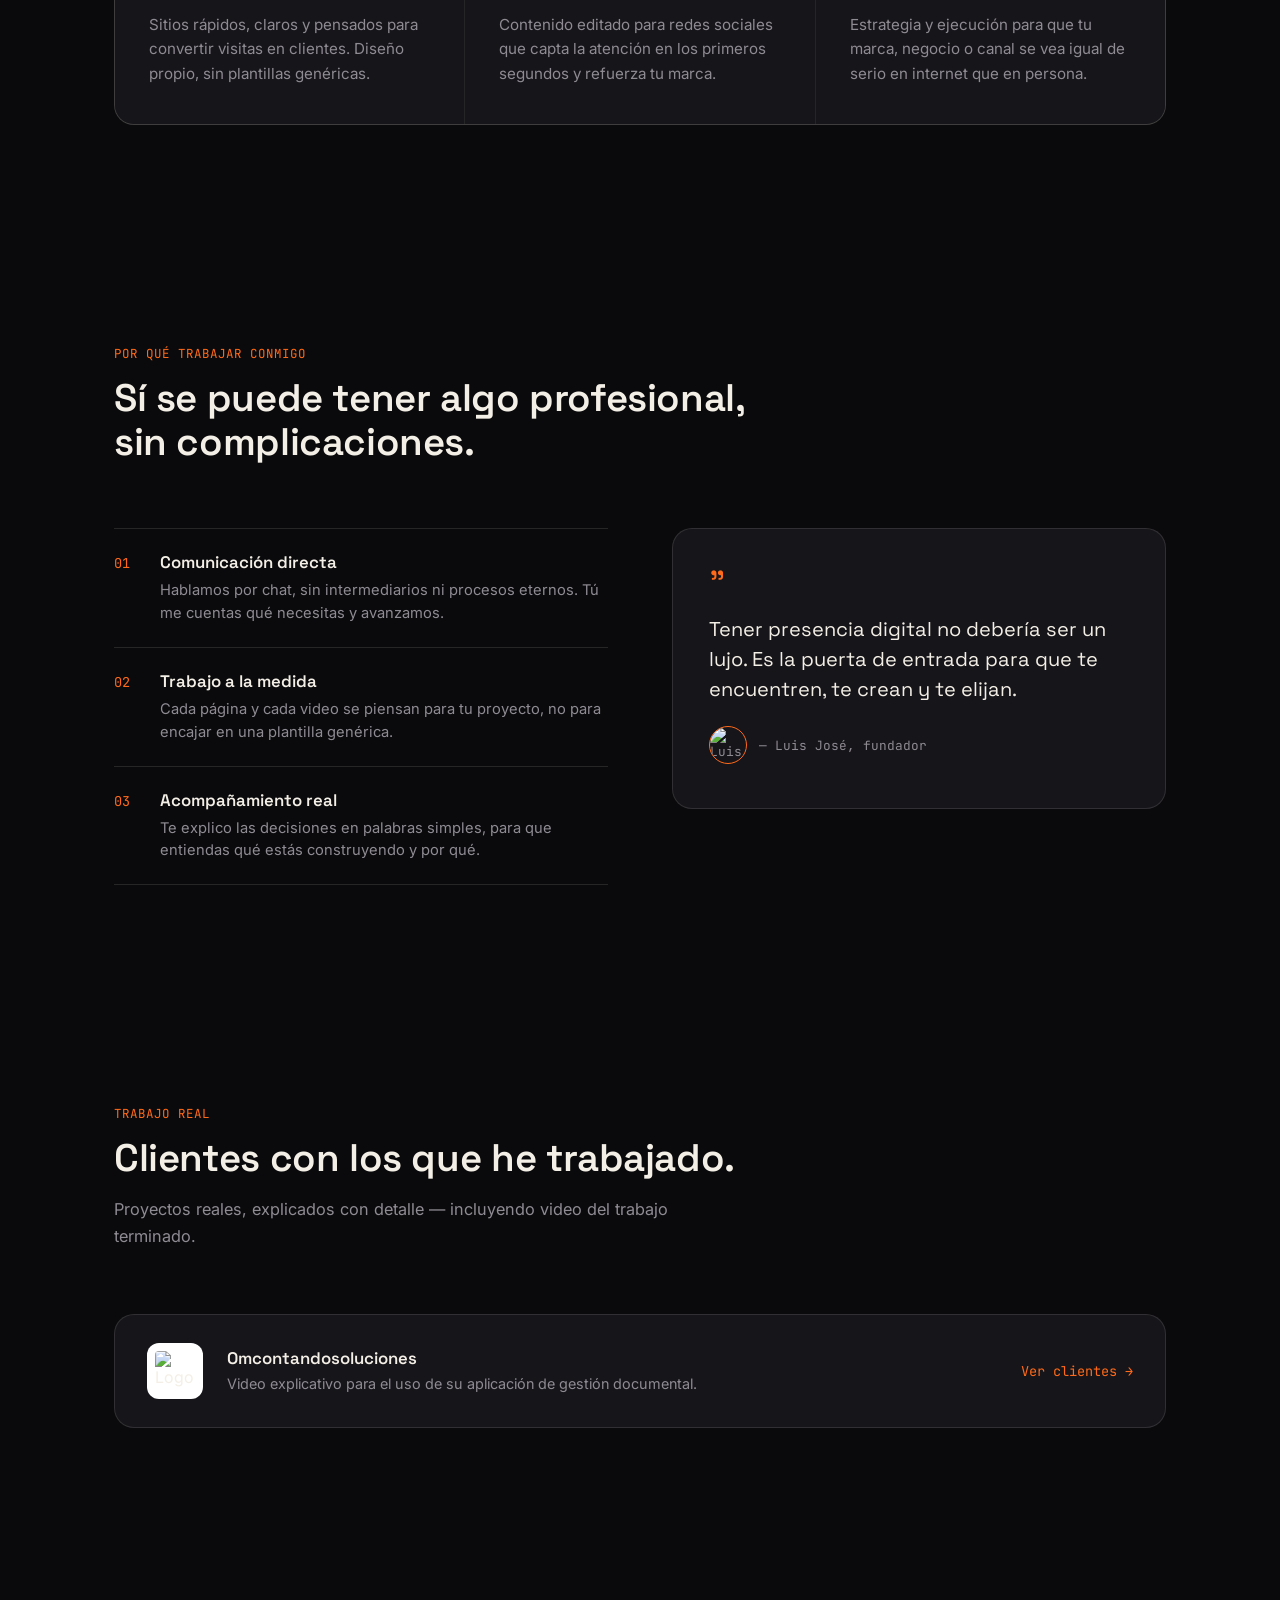
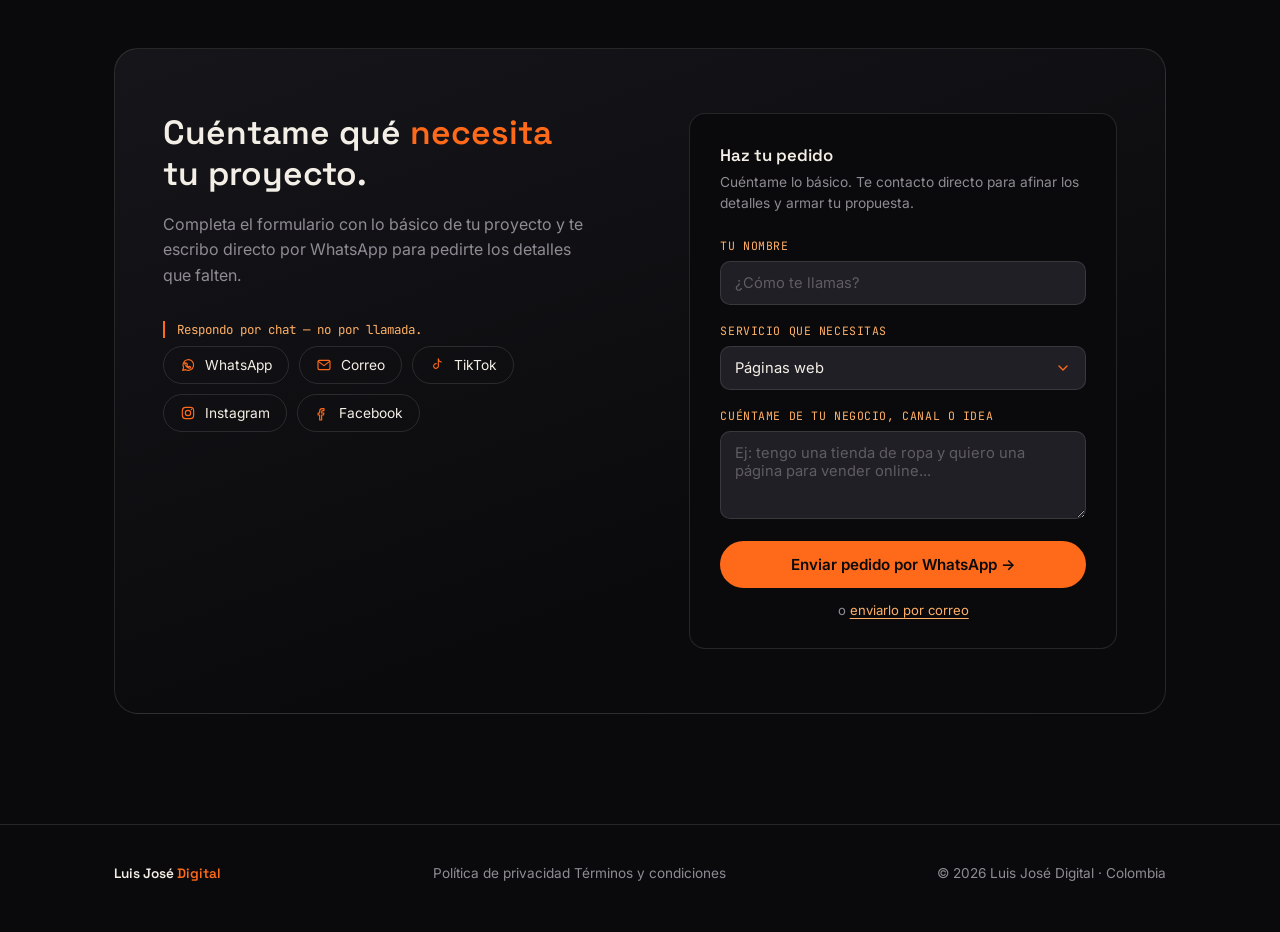
==== commit 8d7fd4b8: "Update index.html" ====
--- a/index.html
+++ b/index.html
@@ -6,6 +6,15 @@
 <title>Luis José Digital — Consultor Digital</title>
 <meta name="description" content="Luis José Digital: páginas web, edición de video y presencia digital para negocios, personas y creadores de contenido.">
 <link rel="icon" type="image/png" href="https://i.postimg.cc/mDjmd9xJ/Perfil.png">
+<link rel="apple-touch-icon" href="https://i.postimg.cc/mDjmd9xJ/Perfil.png">
+<meta property="og:type" content="website">
+<meta property="og:title" content="Luis José Digital — Consultor Digital">
+<meta property="og:description" content="Páginas web, edición de video y presencia digital para negocios, personas y creadores de contenido.">
+<meta property="og:image" content="https://i.postimg.cc/mDjmd9xJ/Perfil.png">
+<meta name="twitter:card" content="summary">
+<meta name="twitter:title" content="Luis José Digital — Consultor Digital">
+<meta name="twitter:description" content="Páginas web, edición de video y presencia digital para negocios, personas y creadores de contenido.">
+<meta name="twitter:image" content="https://i.postimg.cc/mDjmd9xJ/Perfil.png">
 <link rel="preconnect" href="https://fonts.googleapis.com">
 <link rel="preconnect" href="https://fonts.gstatic.com" crossorigin>
 <link href="https://fonts.googleapis.com/css2?family=Space+Grotesk:wght@400;500;600;700&family=Inter:wght@400;500;600&family=JetBrains+Mono:wght@400;500&display=swap" rel="stylesheet">
@@ -14,18 +23,31 @@
 <body>
 
 <nav>
-  <div class="nav-logo">
+  <a class="nav-logo" href="index.html">
     <img class="nav-avatar" src="https://i.postimg.cc/mDjmd9xJ/Perfil.png" alt="Luis José">
     Luis José <span>Digital</span>
-  </div>
+  </a>
   <div class="nav-links">
     <a href="#servicios">Servicios</a>
     <a href="clientes/">Clientes</a>
     <a href="#por-que">Por qué elegirme</a>
     <a href="#contacto">Contacto</a>
   </div>
-  <a class="nav-cta" href="https://wa.me/573228460127" target="_blank" rel="noopener">Escríbeme</a>
+  <div class="nav-right">
+    <a class="nav-cta" href="https://wa.me/573228460127" target="_blank" rel="noopener">Escríbeme</a>
+    <button class="nav-toggle" id="nav-toggle" aria-label="Abrir menú" aria-expanded="false">
+      <span></span><span></span><span></span>
+    </button>
+  </div>
 </nav>
+
+<div class="nav-mobile" id="nav-mobile">
+  <a href="#servicios">Servicios</a>
+  <a href="clientes/">Clientes</a>
+  <a href="#por-que">Por qué elegirme</a>
+  <a href="#contacto">Contacto</a>
+  <a class="nav-mobile-cta" href="https://wa.me/573228460127" target="_blank" rel="noopener">Escríbeme →</a>
+</div>
 
 <header class="hero">
   <div class="wrap">
@@ -53,21 +75,21 @@
         <p class="section-desc">Desde la primera idea hasta el contenido que la muestra al mundo. Así es como te ayudo a construir presencia.</p>
       </div>
       <div class="services">
-        <div class="service">
+        <div class="service reveal">
           <div class="service-media"><img src="https://i.postimg.cc/1XzJbzs0/Creacion-de-Pagina.png" alt="Creación de páginas web"></div>
           <div class="service-body">
             <h3>Páginas web</h3>
             <p>Sitios rápidos, claros y pensados para convertir visitas en clientes. Diseño propio, sin plantillas genéricas.</p>
           </div>
         </div>
-        <div class="service">
+        <div class="service reveal">
           <div class="service-media"><img src="https://i.postimg.cc/MHGdgGq7/Creacion-de-Video.png" alt="Creación de video"></div>
           <div class="service-body">
             <h3>Edición de video</h3>
             <p>Contenido editado para redes sociales que capta la atención en los primeros segundos y refuerza tu marca.</p>
           </div>
         </div>
-        <div class="service">
+        <div class="service reveal">
           <div class="service-media"><img src="https://i.postimg.cc/L5sNGs23/Edicion-de-Video.png" alt="Presencia digital"></div>
           <div class="service-body">
             <h3>Presencia digital</h3>
@@ -86,21 +108,21 @@
       </div>
       <div class="why">
         <ul class="why-list">
-          <li>
+          <li class="reveal">
             <span class="why-num">01</span>
             <div>
               <h4>Comunicación directa</h4>
               <p>Hablamos por chat, sin intermediarios ni procesos eternos. Tú me cuentas qué necesitas y avanzamos.</p>
             </div>
           </li>
-          <li>
+          <li class="reveal">
             <span class="why-num">02</span>
             <div>
               <h4>Trabajo a la medida</h4>
               <p>Cada página y cada video se piensan para tu proyecto, no para encajar en una plantilla genérica.</p>
             </div>
           </li>
-          <li>
+          <li class="reveal">
             <span class="why-num">03</span>
             <div>
               <h4>Acompañamiento real</h4>
@@ -108,7 +130,7 @@
             </div>
           </li>
         </ul>
-        <div class="why-quote">
+        <div class="why-quote reveal">
           <span class="mark">"</span>
           <p>Tener presencia digital no debería ser un lujo. Es la puerta de entrada para que te encuentren, te crean y te elijan.</p>
           <div class="attrib">
@@ -127,7 +149,7 @@
         <h2 class="section-title">Clientes con los que he trabajado.</h2>
         <p class="section-desc">Proyectos reales, explicados con detalle — incluyendo video del trabajo terminado.</p>
       </div>
-      <a class="teaser-card" href="clientes/">
+      <a class="teaser-card reveal" href="clientes/">
         <img class="teaser-logo" src="https://i.postimg.cc/Qd6sjdPG/omcontandosoluciones.png" alt="Logo Omcontandosoluciones">
         <div class="teaser-body">
           <h4>Omcontandosoluciones</h4>
@@ -140,7 +162,7 @@
 
   <section class="section" id="contacto">
     <div class="wrap">
-      <div class="contact">
+      <div class="contact reveal">
         <div class="contact-grid">
           <div>
             <h2 class="contact-title">Cuéntame qué <em>necesita</em><br>tu proyecto.</h2>
@@ -261,6 +283,7 @@
 <script>
   document.getElementById('wa-float').href = `https://wa.me/${WA_NUMERO}?text=${encodeURIComponent(MSG_RAPIDO)}`;
 </script>
+<script src="script.js"></script>
 
 </body>
 </html>
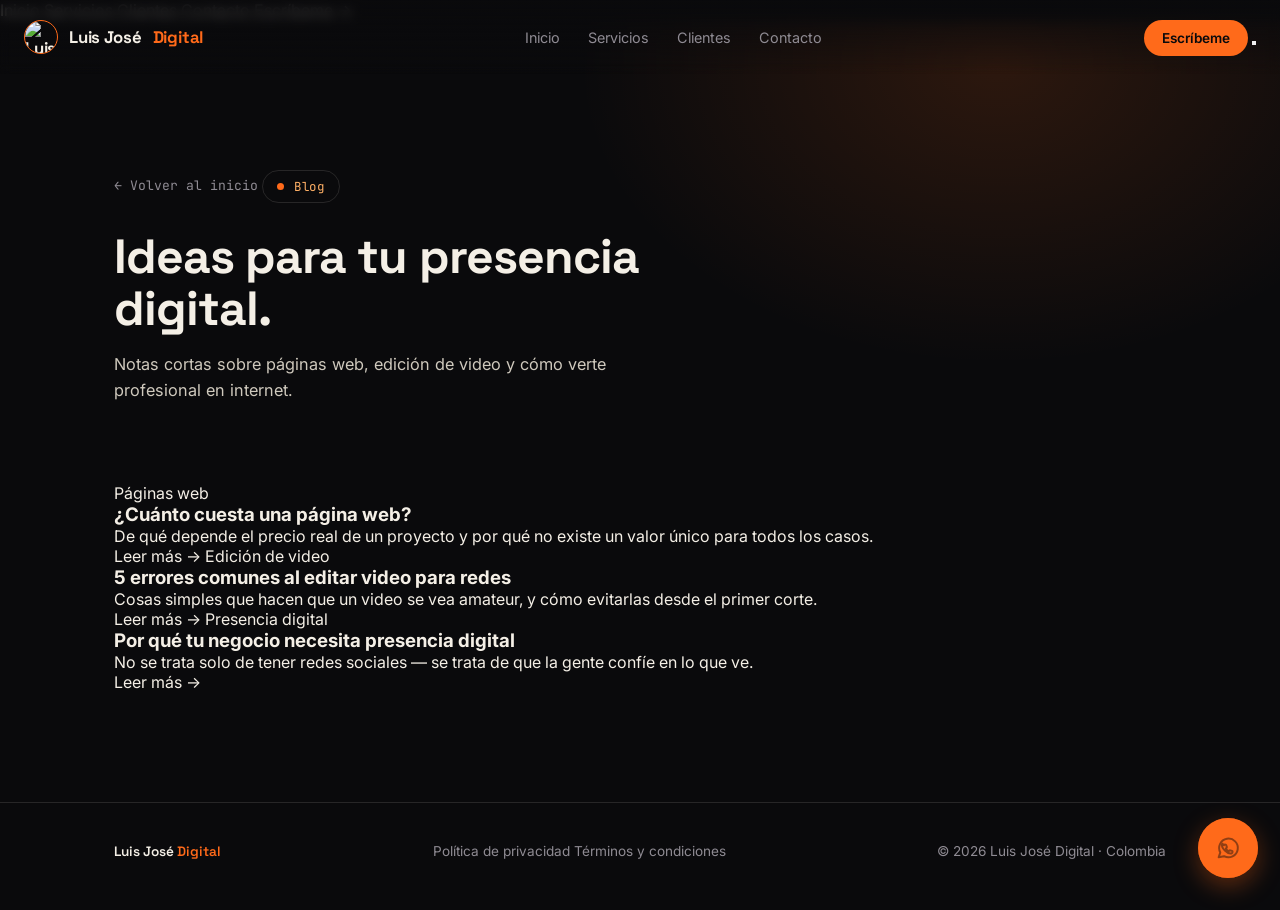
==== commit e1f26820: "Update index.html" ====
--- a/index.html
+++ b/index.html
@@ -3,35 +3,33 @@
 <head>
 <meta charset="UTF-8">
 <meta name="viewport" content="width=device-width, initial-scale=1.0">
-<title>Luis José Digital — Consultor Digital</title>
-<meta name="description" content="Luis José Digital: páginas web, edición de video y presencia digital para negocios, personas y creadores de contenido.">
+<title>Blog — Luis José Digital</title>
+<meta name="description" content="Consejos sobre páginas web, edición de video y presencia digital para negocios y creadores de contenido.">
 <link rel="icon" type="image/png" href="https://i.postimg.cc/mDjmd9xJ/Perfil.png">
 <link rel="apple-touch-icon" href="https://i.postimg.cc/mDjmd9xJ/Perfil.png">
-<meta property="og:type" content="website">
-<meta property="og:title" content="Luis José Digital — Consultor Digital">
-<meta property="og:description" content="Páginas web, edición de video y presencia digital para negocios, personas y creadores de contenido.">
-<meta property="og:image" content="https://i.postimg.cc/mDjmd9xJ/Perfil.png">
-<meta name="twitter:card" content="summary">
-<meta name="twitter:title" content="Luis José Digital — Consultor Digital">
-<meta name="twitter:description" content="Páginas web, edición de video y presencia digital para negocios, personas y creadores de contenido.">
-<meta name="twitter:image" content="https://i.postimg.cc/mDjmd9xJ/Perfil.png">
 <link rel="preconnect" href="https://fonts.googleapis.com">
 <link rel="preconnect" href="https://fonts.gstatic.com" crossorigin>
 <link href="https://fonts.googleapis.com/css2?family=Space+Grotesk:wght@400;500;600;700&family=Inter:wght@400;500;600&family=JetBrains+Mono:wght@400;500&display=swap" rel="stylesheet">
-<link rel="stylesheet" href="style.css">
+<link rel="stylesheet" href="../style.css">
+<link rel="canonical" href="https://luisjosedigital.github.io/pagina/blog/">
+<meta property="og:type" content="website">
+<meta property="og:title" content="Blog — Luis José Digital">
+<meta property="og:description" content="Consejos sobre páginas web, edición de video y presencia digital para negocios y creadores de contenido.">
+<meta property="og:image" content="https://i.postimg.cc/mDjmd9xJ/Perfil.png">
+<meta name="twitter:card" content="summary">
 </head>
 <body>
 
 <nav>
-  <a class="nav-logo" href="index.html">
+  <a class="nav-logo" href="../index.html">
     <img class="nav-avatar" src="https://i.postimg.cc/mDjmd9xJ/Perfil.png" alt="Luis José">
     Luis José <span>Digital</span>
   </a>
   <div class="nav-links">
-    <a href="#servicios">Servicios</a>
-    <a href="clientes/">Clientes</a>
-    <a href="#por-que">Por qué elegirme</a>
-    <a href="#contacto">Contacto</a>
+    <a href="../index.html">Inicio</a>
+    <a href="../index.html#servicios">Servicios</a>
+    <a href="../clientes/">Clientes</a>
+    <a href="../index.html#contacto">Contacto</a>
   </div>
   <div class="nav-right">
     <a class="nav-cta" href="https://wa.me/573228460127" target="_blank" rel="noopener">Escríbeme</a>
@@ -42,234 +40,59 @@
 </nav>
 
 <div class="nav-mobile" id="nav-mobile">
-  <a href="#servicios">Servicios</a>
-  <a href="clientes/">Clientes</a>
-  <a href="#por-que">Por qué elegirme</a>
-  <a href="#contacto">Contacto</a>
+  <a href="../index.html">Inicio</a>
+  <a href="../index.html#servicios">Servicios</a>
+  <a href="../clientes/">Clientes</a>
+  <a href="../index.html#contacto">Contacto</a>
   <a class="nav-mobile-cta" href="https://wa.me/573228460127" target="_blank" rel="noopener">Escríbeme →</a>
 </div>
 
-<header class="hero">
+<header class="page-hero">
   <div class="wrap">
-    <span class="eyebrow">Consultor digital · Colombia</span>
-    <h1 class="title">Que tu marca, tu negocio o tu contenido <em>se vean profesionales</em>.</h1>
-    <p class="hero-sub">Páginas web, edición de video para redes y soluciones digitales para negocios, personas y creadores de contenido que quieren verse profesionales desde el primer clic.</p>
-    <div class="hero-actions">
-      <a class="btn-primary" href="https://wa.me/573228460127" target="_blank" rel="noopener">Hablemos por WhatsApp →</a>
-      <a class="btn-ghost" href="#servicios">Ver servicios</a>
-    </div>
-    <div class="hero-tags">
-      <span><svg class="icon" viewBox="0 0 24 24"><circle cx="12" cy="12" r="9"/><path d="M3 12h18M12 3c2.5 2.5 3.8 5.7 3.8 9s-1.3 6.5-3.8 9c-2.5-2.5-3.8-5.7-3.8-9S9.5 5.5 12 3z"/></svg> Páginas web</span>
-      <span><svg class="icon" viewBox="0 0 24 24"><rect x="2.5" y="5.5" width="14" height="13" rx="2"/><path d="M16.5 10.5l5-3v9l-5-3"/></svg> Edición de video</span>
-      <span><svg class="icon" viewBox="0 0 24 24"><rect x="6.5" y="2.5" width="11" height="19" rx="2.5"/><path d="M11 18.5h2"/></svg> Presencia digital</span>
-    </div>
+    <a class="back-link" href="../index.html">← Volver al inicio</a>
+    <span class="eyebrow">Blog</span>
+    <h1 class="page-title">Ideas para tu presencia digital.</h1>
+    <p class="page-sub">Notas cortas sobre páginas web, edición de video y cómo verte profesional en internet.</p>
   </div>
 </header>
 
 <main>
-  <section class="section" id="servicios">
+  <section class="section reveal" style="padding-top:20px;">
     <div class="wrap">
-      <div class="section-head">
-        <span class="section-eyebrow">Qué hago</span>
-        <h2 class="section-title">Soluciones digitales, de principio a fin.</h2>
-        <p class="section-desc">Desde la primera idea hasta el contenido que la muestra al mundo. Así es como te ayudo a construir presencia.</p>
-      </div>
-      <div class="services">
-        <div class="service reveal">
-          <div class="service-media"><img src="https://i.postimg.cc/1XzJbzs0/Creacion-de-Pagina.png" alt="Creación de páginas web"></div>
-          <div class="service-body">
-            <h3>Páginas web</h3>
-            <p>Sitios rápidos, claros y pensados para convertir visitas en clientes. Diseño propio, sin plantillas genéricas.</p>
-          </div>
-        </div>
-        <div class="service reveal">
-          <div class="service-media"><img src="https://i.postimg.cc/MHGdgGq7/Creacion-de-Video.png" alt="Creación de video"></div>
-          <div class="service-body">
-            <h3>Edición de video</h3>
-            <p>Contenido editado para redes sociales que capta la atención en los primeros segundos y refuerza tu marca.</p>
-          </div>
-        </div>
-        <div class="service reveal">
-          <div class="service-media"><img src="https://i.postimg.cc/L5sNGs23/Edicion-de-Video.png" alt="Presencia digital"></div>
-          <div class="service-body">
-            <h3>Presencia digital</h3>
-            <p>Estrategia y ejecución para que tu marca, negocio o canal se vea igual de serio en internet que en persona.</p>
-          </div>
-        </div>
+      <div class="blog-grid">
+
+        <a class="blog-card" href="cuanto-cuesta-una-pagina-web/">
+          <span class="blog-tag">Páginas web</span>
+          <h3>¿Cuánto cuesta una página web?</h3>
+          <p>De qué depende el precio real de un proyecto y por qué no existe un valor único para todos los casos.</p>
+          <span class="blog-read">Leer más →</span>
+        </a>
+
+        <a class="blog-card" href="errores-editar-video-redes-sociales/">
+          <span class="blog-tag">Edición de video</span>
+          <h3>5 errores comunes al editar video para redes</h3>
+          <p>Cosas simples que hacen que un video se vea amateur, y cómo evitarlas desde el primer corte.</p>
+          <span class="blog-read">Leer más →</span>
+        </a>
+
+        <a class="blog-card" href="presencia-digital-para-tu-negocio/">
+          <span class="blog-tag">Presencia digital</span>
+          <h3>Por qué tu negocio necesita presencia digital</h3>
+          <p>No se trata solo de tener redes sociales — se trata de que la gente confíe en lo que ve.</p>
+          <span class="blog-read">Leer más →</span>
+        </a>
+
       </div>
     </div>
   </section>
-
-  <section class="section" id="por-que">
-    <div class="wrap">
-      <div class="section-head">
-        <span class="section-eyebrow">Por qué trabajar conmigo</span>
-        <h2 class="section-title">Sí se puede tener algo profesional, sin complicaciones.</h2>
-      </div>
-      <div class="why">
-        <ul class="why-list">
-          <li class="reveal">
-            <span class="why-num">01</span>
-            <div>
-              <h4>Comunicación directa</h4>
-              <p>Hablamos por chat, sin intermediarios ni procesos eternos. Tú me cuentas qué necesitas y avanzamos.</p>
-            </div>
-          </li>
-          <li class="reveal">
-            <span class="why-num">02</span>
-            <div>
-              <h4>Trabajo a la medida</h4>
-              <p>Cada página y cada video se piensan para tu proyecto, no para encajar en una plantilla genérica.</p>
-            </div>
-          </li>
-          <li class="reveal">
-            <span class="why-num">03</span>
-            <div>
-              <h4>Acompañamiento real</h4>
-              <p>Te explico las decisiones en palabras simples, para que entiendas qué estás construyendo y por qué.</p>
-            </div>
-          </li>
-        </ul>
-        <div class="why-quote reveal">
-          <span class="mark">"</span>
-          <p>Tener presencia digital no debería ser un lujo. Es la puerta de entrada para que te encuentren, te crean y te elijan.</p>
-          <div class="attrib">
-            <img class="attrib-avatar" src="https://i.postimg.cc/mDjmd9xJ/Perfil.png" alt="Luis José">
-            — Luis José, fundador
-          </div>
-        </div>
-      </div>
-    </div>
-  </section>
-
-  <section class="section" id="trabajos">
-    <div class="wrap">
-      <div class="section-head">
-        <span class="section-eyebrow">Trabajo real</span>
-        <h2 class="section-title">Clientes con los que he trabajado.</h2>
-        <p class="section-desc">Proyectos reales, explicados con detalle — incluyendo video del trabajo terminado.</p>
-      </div>
-      <a class="teaser-card reveal" href="clientes/">
-        <img class="teaser-logo" src="https://i.postimg.cc/Qd6sjdPG/omcontandosoluciones.png" alt="Logo Omcontandosoluciones">
-        <div class="teaser-body">
-          <h4>Omcontandosoluciones</h4>
-          <p>Video explicativo para el uso de su aplicación de gestión documental.</p>
-        </div>
-        <span class="teaser-cta">Ver clientes →</span>
-      </a>
-    </div>
-  </section>
-
-  <section class="section" id="contacto">
-    <div class="wrap">
-      <div class="contact reveal">
-        <div class="contact-grid">
-          <div>
-            <h2 class="contact-title">Cuéntame qué <em>necesita</em><br>tu proyecto.</h2>
-            <p class="contact-copy">Completa el formulario con lo básico de tu proyecto y te escribo directo por WhatsApp para pedirte los detalles que falten.</p>
-            <p class="contact-note">Respondo por chat — no por llamada.</p>
-            <div class="quick-links">
-              <a class="quick-link" id="ql-whatsapp" href="#" target="_blank" rel="noopener">
-                <svg class="icon" viewBox="0 0 24 24"><path d="M4 20l1.4-4.2A8 8 0 1 1 8.6 19L4 20z"/><path d="M8.5 9.7c.2-.7.9-.6 1.4-.6.3 0 .5.2.6.5l.5 1.4c.1.3 0 .6-.2.8l-.6.6c.5 1 1.4 1.9 2.4 2.4l.6-.6c.2-.2.5-.3.8-.2l1.4.5c.3.1.5.3.5.6 0 .5.1 1.2-.6 1.4-1.7.6-4.3-.6-6-2.3-1.7-1.7-2.9-4.3-2.3-6z"/></svg>
-                WhatsApp
-              </a>
-              <a class="quick-link" id="ql-email" href="#">
-                <svg class="icon" viewBox="0 0 24 24"><rect x="3" y="5" width="18" height="14" rx="2"/><path d="M3.5 6.5L12 13l8.5-6.5"/></svg>
-                Correo
-              </a>
-              <a class="quick-link" href="https://www.tiktok.com/@luisjosedigital" target="_blank" rel="noopener">
-                <svg class="icon" viewBox="0 0 24 24"><path d="M14 3v10.5a3.5 3.5 0 1 1-3-3.46"/><path d="M14 3c.4 2.4 2.2 4.2 4.6 4.5"/></svg>
-                TikTok
-              </a>
-              <a class="quick-link" href="https://www.instagram.com/luisjosedigital" target="_blank" rel="noopener">
-                <svg class="icon" viewBox="0 0 24 24"><rect x="3.5" y="3.5" width="17" height="17" rx="5"/><circle cx="12" cy="12" r="4"/><circle cx="17.2" cy="6.8" r="1" fill="currentColor" stroke="none" style="fill:var(--orange)"/></svg>
-                Instagram
-              </a>
-              <a class="quick-link" href="https://www.facebook.com/share/1M5X1AGJfT/" target="_blank" rel="noopener">
-                <svg class="icon" viewBox="0 0 24 24"><path d="M15 8.5h-2c-1 0-1.5.5-1.5 1.5v2h3.3l-.5 3h-2.8v7.5h-3V15h-2.3v-3H8.5V9.8C8.5 7.1 9.9 5.5 12.4 5.5H15v3z"/></svg>
-                Facebook
-              </a>
-            </div>
-          </div>
-
-          <div class="pedido-card">
-            <div class="pedido-title">Haz tu pedido</div>
-            <div class="pedido-sub">Cuéntame lo básico. Te contacto directo para afinar los detalles y armar tu propuesta.</div>
-
-            <div class="field">
-              <label for="f-nombre">Tu nombre</label>
-              <input type="text" id="f-nombre" placeholder="¿Cómo te llamas?">
-            </div>
-
-            <div class="field">
-              <label for="f-servicio">Servicio que necesitas</label>
-              <select id="f-servicio">
-                <option value="Páginas web">Páginas web</option>
-                <option value="Edición de video">Edición de video</option>
-                <option value="Presencia digital">Presencia digital</option>
-                <option value="No estoy seguro, quiero asesoría">No estoy seguro, quiero asesoría</option>
-              </select>
-            </div>
-
-            <div class="field">
-              <label for="f-detalles">Cuéntame de tu negocio, canal o idea</label>
-              <textarea id="f-detalles" placeholder="Ej: tengo una tienda de ropa y quiero una página para vender online..."></textarea>
-            </div>
-
-            <button class="pedido-submit" onclick="enviarPedido('whatsapp')">
-              Enviar pedido por WhatsApp →
-            </button>
-            <span class="pedido-alt">o <button onclick="enviarPedido('email')">enviarlo por correo</button></span>
-          </div>
-        </div>
-      </div>
-    </div>
-  </section>
-
-  <script>
-    const WA_NUMERO = '573228460127';
-    const EMAIL_DEST = 'luisjosedigital@gmail.com';
-
-    function construirMensaje(){
-      const nombre = document.getElementById('f-nombre').value.trim();
-      const servicio = document.getElementById('f-servicio').value;
-      const detalles = document.getElementById('f-detalles').value.trim();
-
-      let msg = nombre
-        ? `Hola Luis, soy ${nombre}. Quiero hacer un pedido de: ${servicio}.`
-        : `Hola Luis, quiero hacer un pedido de: ${servicio}.`;
-
-      if (detalles){
-        msg += `\n\nEsto es lo que tengo en mente: ${detalles}`;
-      }
-      msg += `\n\n¿Me ayudas a definir los siguientes pasos?`;
-      return msg;
-    }
-
-    function enviarPedido(canal){
-      const msg = construirMensaje();
-      if (canal === 'whatsapp'){
-        window.open(`https://wa.me/${WA_NUMERO}?text=${encodeURIComponent(msg)}`, '_blank');
-      } else {
-        const asunto = encodeURIComponent('Pedido desde la página — Luis José Digital');
-        window.location.href = `mailto:${EMAIL_DEST}?subject=${asunto}&body=${encodeURIComponent(msg)}`;
-      }
-    }
-
-    // Enlaces rápidos con mensaje genérico ya escrito
-    const MSG_RAPIDO = 'Hola Luis, vi tu página y me interesa saber más sobre tus servicios digitales.';
-    document.getElementById('ql-whatsapp').href = `https://wa.me/${WA_NUMERO}?text=${encodeURIComponent(MSG_RAPIDO)}`;
-    document.getElementById('ql-email').href = `mailto:${EMAIL_DEST}?subject=${encodeURIComponent('Consulta desde la página')}&body=${encodeURIComponent(MSG_RAPIDO)}`;
-  </script>
-
 </main>
 
 <footer>
   <div class="wrap" style="display:flex;justify-content:space-between;align-items:center;flex-wrap:wrap;gap:16px;width:100%;">
     <div class="foot-logo">Luis José <span>Digital</span></div>
     <div class="footer-links">
-      <a href="privacidad/">Política de privacidad</a>
-      <a href="terminos/">Términos y condiciones</a>
+      <a href="../privacidad/">Política de privacidad</a>
+      <a href="../terminos/">Términos y condiciones</a>
     </div>
     <div>© 2026 Luis José Digital · Colombia</div>
   </div>
@@ -281,9 +104,11 @@
 </a>
 
 <script>
+  const WA_NUMERO = '573228460127';
+  const MSG_RAPIDO = 'Hola Luis, leí el blog de tu página y tengo una pregunta.';
   document.getElementById('wa-float').href = `https://wa.me/${WA_NUMERO}?text=${encodeURIComponent(MSG_RAPIDO)}`;
 </script>
-<script src="script.js"></script>
+<script src="../script.js"></script>
 
 </body>
 </html>
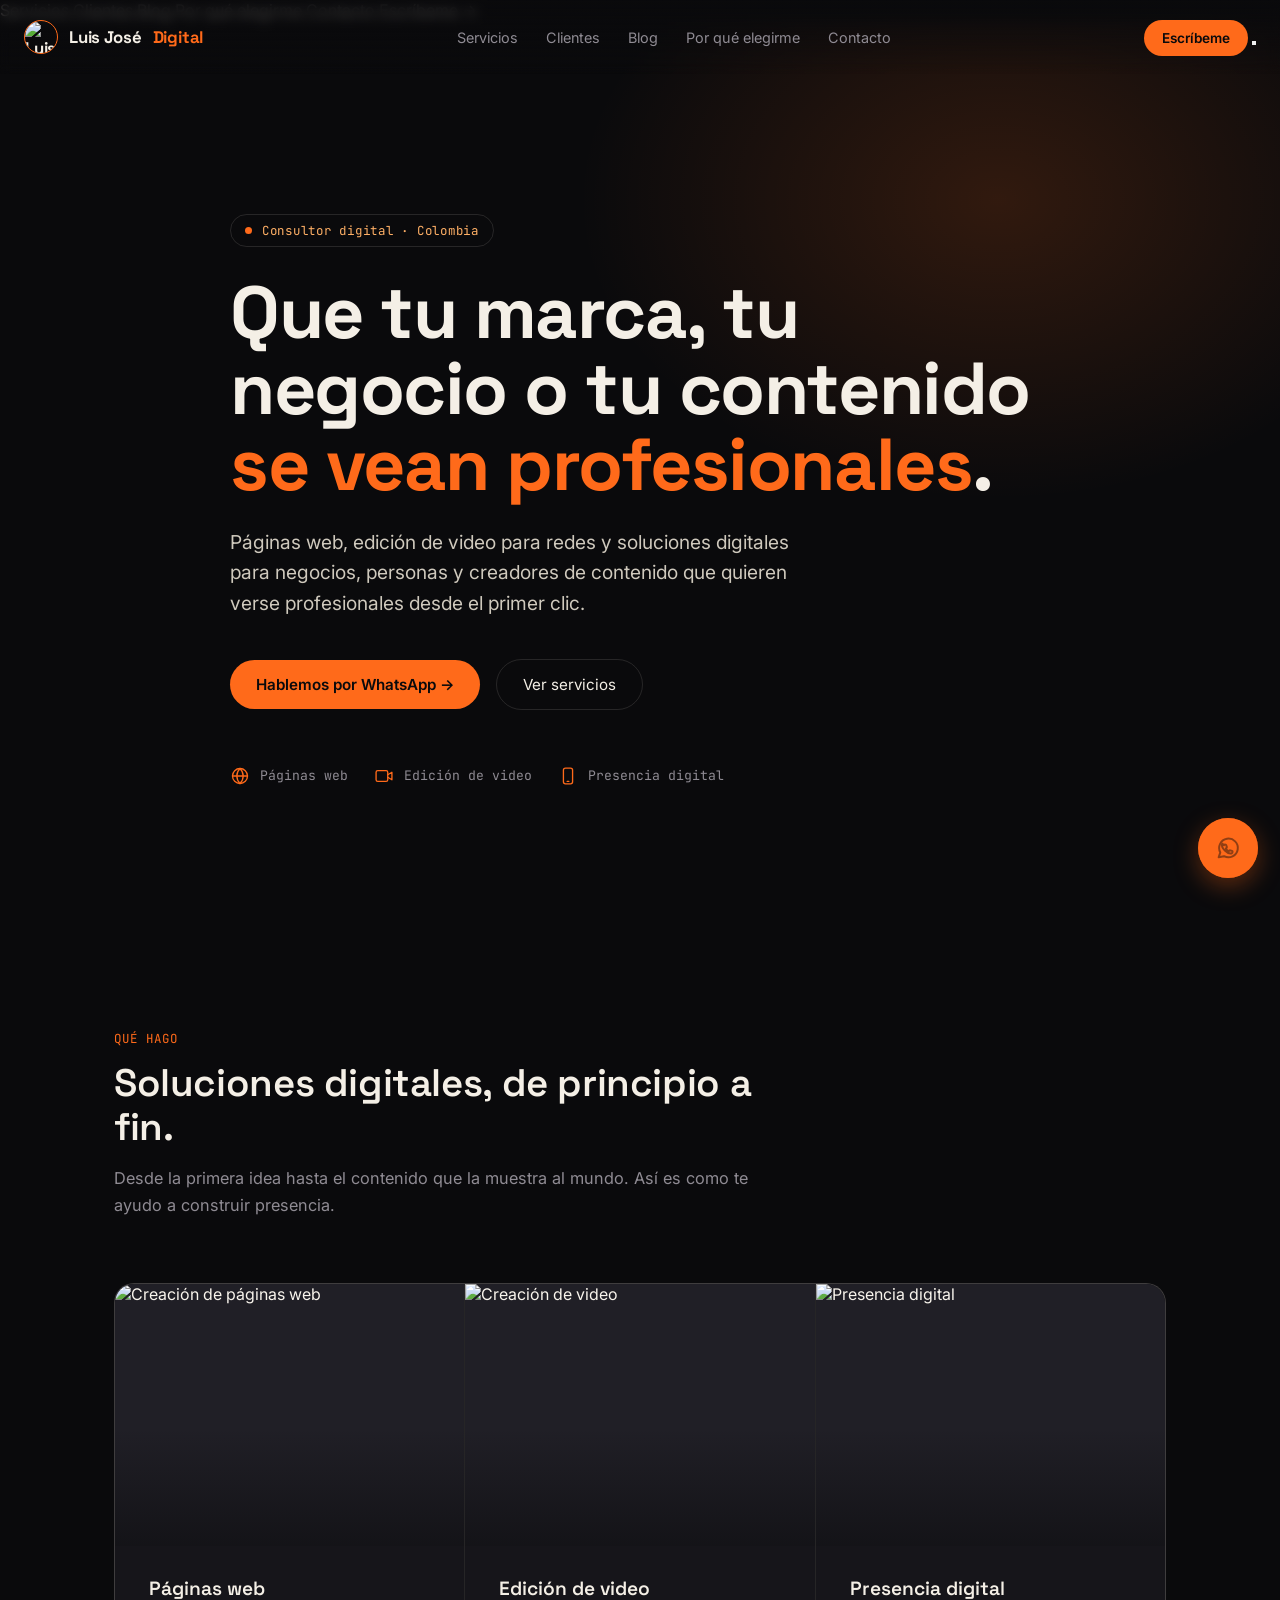
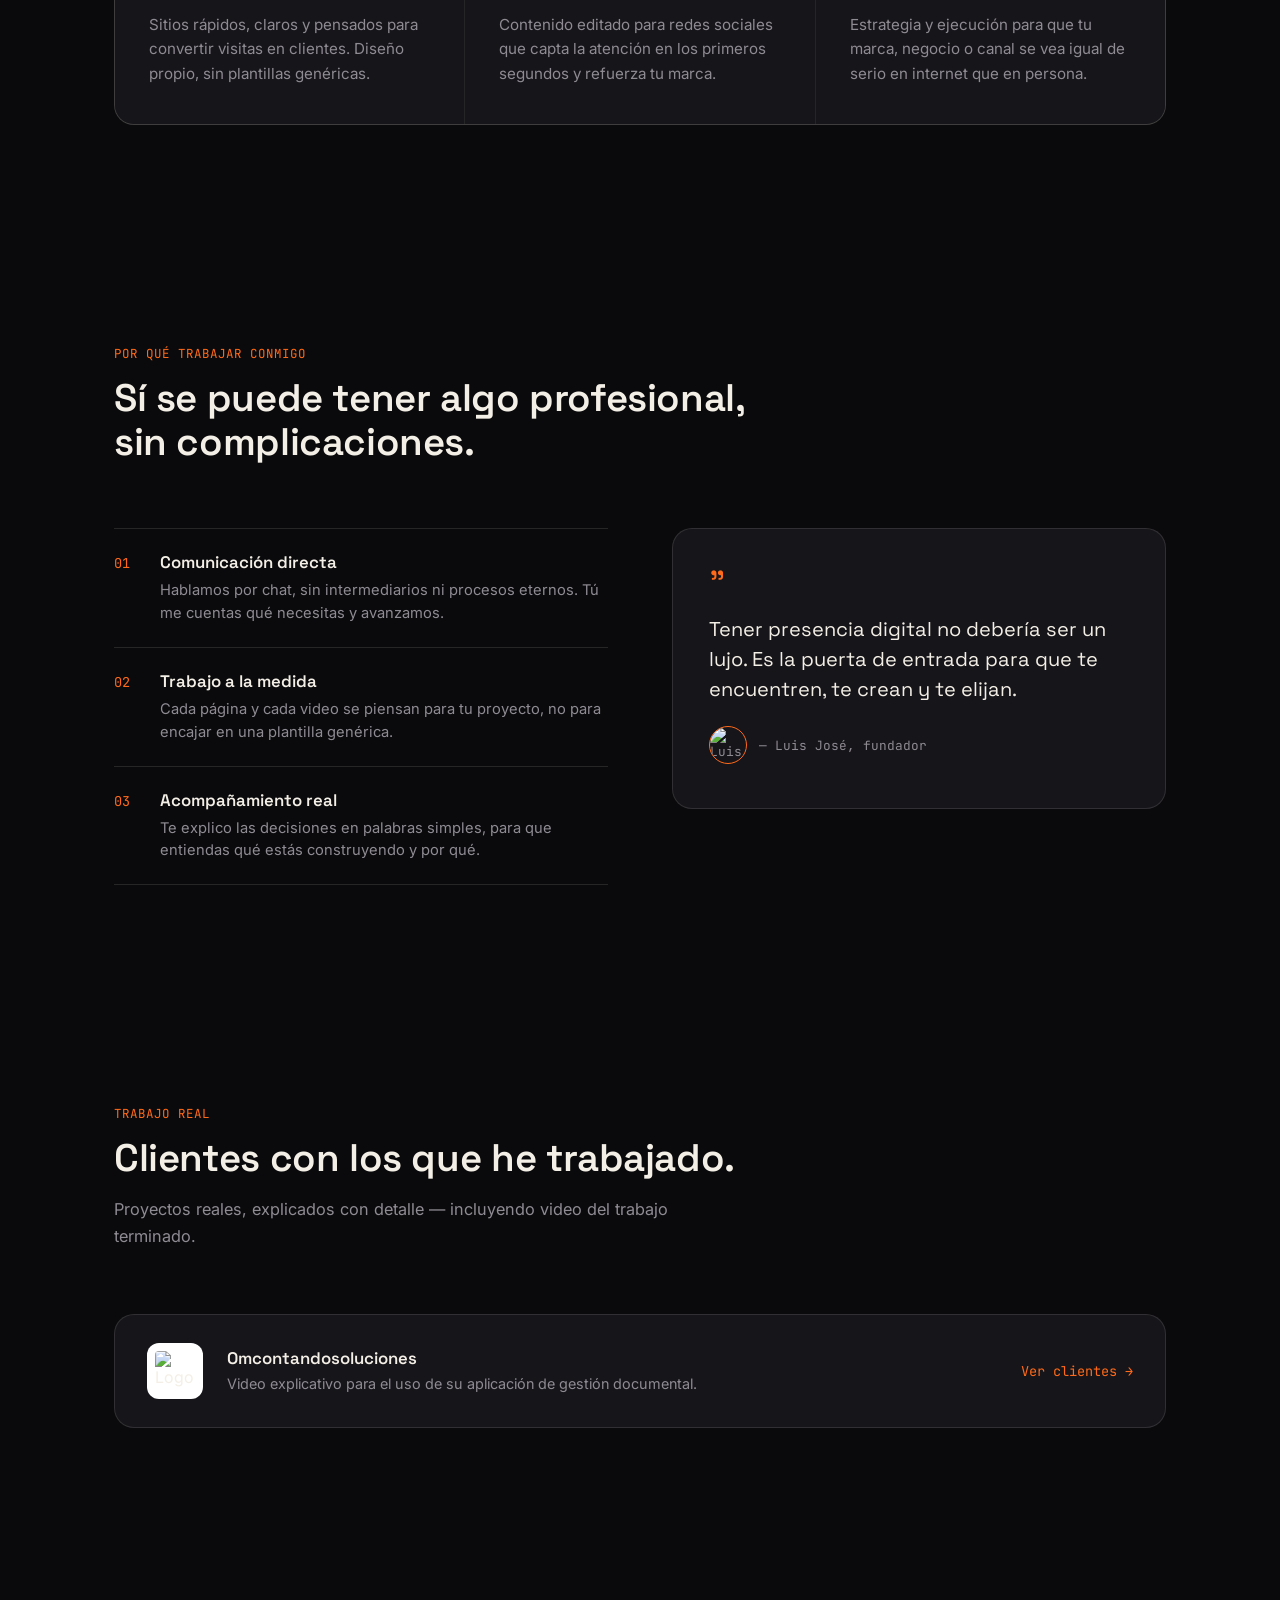
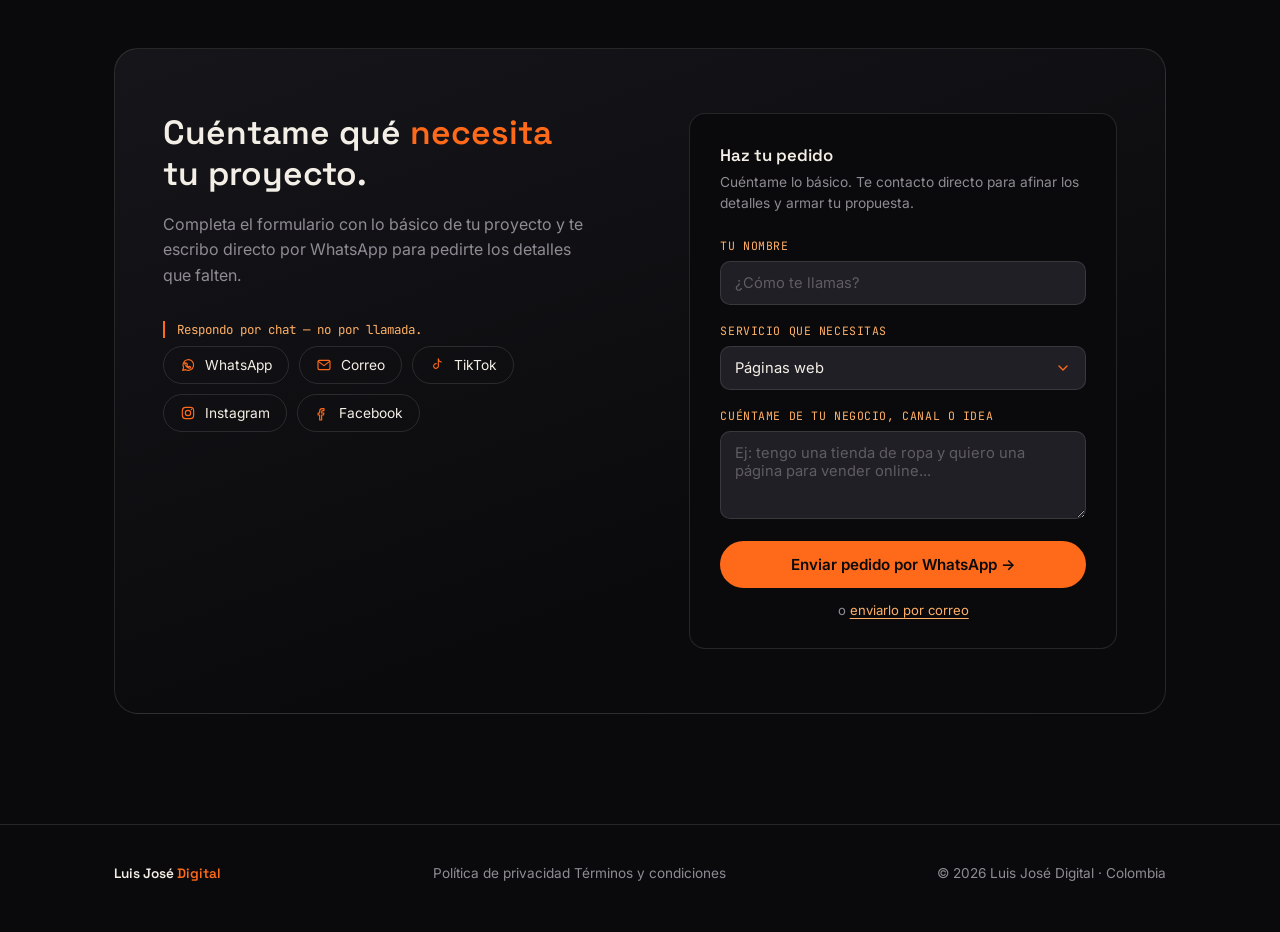
==== commit 7199a8e7: "Update index.html" ====
--- a/index.html
+++ b/index.html
@@ -3,33 +3,63 @@
 <head>
 <meta charset="UTF-8">
 <meta name="viewport" content="width=device-width, initial-scale=1.0">
-<title>Blog — Luis José Digital</title>
-<meta name="description" content="Consejos sobre páginas web, edición de video y presencia digital para negocios y creadores de contenido.">
+<title>Luis José Digital — Consultor Digital</title>
+<meta name="description" content="Luis José Digital: páginas web, edición de video y presencia digital para negocios, personas y creadores de contenido.">
 <link rel="icon" type="image/png" href="https://i.postimg.cc/mDjmd9xJ/Perfil.png">
 <link rel="apple-touch-icon" href="https://i.postimg.cc/mDjmd9xJ/Perfil.png">
+<meta property="og:type" content="website">
+<meta property="og:title" content="Luis José Digital — Consultor Digital">
+<meta property="og:description" content="Páginas web, edición de video y presencia digital para negocios, personas y creadores de contenido.">
+<meta property="og:image" content="https://i.postimg.cc/mDjmd9xJ/Perfil.png">
+<meta name="twitter:card" content="summary">
+<meta name="twitter:title" content="Luis José Digital — Consultor Digital">
+<meta name="twitter:description" content="Páginas web, edición de video y presencia digital para negocios, personas y creadores de contenido.">
+<meta name="twitter:image" content="https://i.postimg.cc/mDjmd9xJ/Perfil.png">
 <link rel="preconnect" href="https://fonts.googleapis.com">
 <link rel="preconnect" href="https://fonts.gstatic.com" crossorigin>
 <link href="https://fonts.googleapis.com/css2?family=Space+Grotesk:wght@400;500;600;700&family=Inter:wght@400;500;600&family=JetBrains+Mono:wght@400;500&display=swap" rel="stylesheet">
-<link rel="stylesheet" href="../style.css">
-<link rel="canonical" href="https://luisjosedigital.github.io/pagina/blog/">
-<meta property="og:type" content="website">
-<meta property="og:title" content="Blog — Luis José Digital">
-<meta property="og:description" content="Consejos sobre páginas web, edición de video y presencia digital para negocios y creadores de contenido.">
-<meta property="og:image" content="https://i.postimg.cc/mDjmd9xJ/Perfil.png">
-<meta name="twitter:card" content="summary">
+<link rel="stylesheet" href="style.css">
+<link rel="canonical" href="https://luisjosedigital.github.io/">
+<meta name="google-site-verification" content="dXEPbk71OU6Zuv2R-OSCuUD6ZIfxZNuP-fi2BZ7kyTI" />
+<script type="application/ld+json">
+{
+  "@context": "https://schema.org",
+  "@type": "ProfessionalService",
+  "name": "Luis José Digital",
+  "image": "https://i.postimg.cc/mDjmd9xJ/Perfil.png",
+  "url": "https://luisjosedigital.github.io/",
+  "telephone": "+573228460127",
+  "email": "luisjosedigital@gmail.com",
+  "description": "Consultor digital independiente: páginas web, edición de video y presencia digital para negocios, personas y creadores de contenido.",
+  "address": {
+    "@type": "PostalAddress",
+    "addressCountry": "CO"
+  },
+  "areaServed": ["CO", "Worldwide"],
+  "priceRange": "$25.000 - $1.000.000 COP",
+  "sameAs": [
+    "https://www.instagram.com/luisjosedigital",
+    "https://www.tiktok.com/@luisjosedigital",
+    "https://www.facebook.com/share/1M5X1AGJfT/"
+  ]
+}
+</script>
+<script async src="https://pagead2.googlesyndication.com/pagead/js/adsbygoogle.js?client=ca-pub-7767083382782785"
+     crossorigin="anonymous"></script>
 </head>
 <body>
 
 <nav>
-  <a class="nav-logo" href="../index.html">
+  <a class="nav-logo" href="index.html">
     <img class="nav-avatar" src="https://i.postimg.cc/mDjmd9xJ/Perfil.png" alt="Luis José">
     Luis José <span>Digital</span>
   </a>
   <div class="nav-links">
-    <a href="../index.html">Inicio</a>
-    <a href="../index.html#servicios">Servicios</a>
-    <a href="../clientes/">Clientes</a>
-    <a href="../index.html#contacto">Contacto</a>
+    <a href="#servicios">Servicios</a>
+    <a href="clientes/">Clientes</a>
+    <a href="blog/">Blog</a>
+    <a href="#por-que">Por qué elegirme</a>
+    <a href="#contacto">Contacto</a>
   </div>
   <div class="nav-right">
     <a class="nav-cta" href="https://wa.me/573228460127" target="_blank" rel="noopener">Escríbeme</a>
@@ -40,59 +70,235 @@
 </nav>
 
 <div class="nav-mobile" id="nav-mobile">
-  <a href="../index.html">Inicio</a>
-  <a href="../index.html#servicios">Servicios</a>
-  <a href="../clientes/">Clientes</a>
-  <a href="../index.html#contacto">Contacto</a>
+  <a href="#servicios">Servicios</a>
+  <a href="clientes/">Clientes</a>
+  <a href="blog/">Blog</a>
+  <a href="#por-que">Por qué elegirme</a>
+  <a href="#contacto">Contacto</a>
   <a class="nav-mobile-cta" href="https://wa.me/573228460127" target="_blank" rel="noopener">Escríbeme →</a>
 </div>
 
-<header class="page-hero">
+<header class="hero">
   <div class="wrap">
-    <a class="back-link" href="../index.html">← Volver al inicio</a>
-    <span class="eyebrow">Blog</span>
-    <h1 class="page-title">Ideas para tu presencia digital.</h1>
-    <p class="page-sub">Notas cortas sobre páginas web, edición de video y cómo verte profesional en internet.</p>
+    <span class="eyebrow">Consultor digital · Colombia</span>
+    <h1 class="title">Que tu marca, tu negocio o tu contenido <em>se vean profesionales</em>.</h1>
+    <p class="hero-sub">Páginas web, edición de video para redes y soluciones digitales para negocios, personas y creadores de contenido que quieren verse profesionales desde el primer clic.</p>
+    <div class="hero-actions">
+      <a class="btn-primary" href="https://wa.me/573228460127" target="_blank" rel="noopener">Hablemos por WhatsApp →</a>
+      <a class="btn-ghost" href="#servicios">Ver servicios</a>
+    </div>
+    <div class="hero-tags">
+      <span><svg class="icon" viewBox="0 0 24 24"><circle cx="12" cy="12" r="9"/><path d="M3 12h18M12 3c2.5 2.5 3.8 5.7 3.8 9s-1.3 6.5-3.8 9c-2.5-2.5-3.8-5.7-3.8-9S9.5 5.5 12 3z"/></svg> Páginas web</span>
+      <span><svg class="icon" viewBox="0 0 24 24"><rect x="2.5" y="5.5" width="14" height="13" rx="2"/><path d="M16.5 10.5l5-3v9l-5-3"/></svg> Edición de video</span>
+      <span><svg class="icon" viewBox="0 0 24 24"><rect x="6.5" y="2.5" width="11" height="19" rx="2.5"/><path d="M11 18.5h2"/></svg> Presencia digital</span>
+    </div>
   </div>
 </header>
 
 <main>
-  <section class="section reveal" style="padding-top:20px;">
+  <section class="section" id="servicios">
     <div class="wrap">
-      <div class="blog-grid">
-
-        <a class="blog-card" href="cuanto-cuesta-una-pagina-web/">
-          <span class="blog-tag">Páginas web</span>
-          <h3>¿Cuánto cuesta una página web?</h3>
-          <p>De qué depende el precio real de un proyecto y por qué no existe un valor único para todos los casos.</p>
-          <span class="blog-read">Leer más →</span>
-        </a>
-
-        <a class="blog-card" href="errores-editar-video-redes-sociales/">
-          <span class="blog-tag">Edición de video</span>
-          <h3>5 errores comunes al editar video para redes</h3>
-          <p>Cosas simples que hacen que un video se vea amateur, y cómo evitarlas desde el primer corte.</p>
-          <span class="blog-read">Leer más →</span>
-        </a>
-
-        <a class="blog-card" href="presencia-digital-para-tu-negocio/">
-          <span class="blog-tag">Presencia digital</span>
-          <h3>Por qué tu negocio necesita presencia digital</h3>
-          <p>No se trata solo de tener redes sociales — se trata de que la gente confíe en lo que ve.</p>
-          <span class="blog-read">Leer más →</span>
-        </a>
-
+      <div class="section-head">
+        <span class="section-eyebrow">Qué hago</span>
+        <h2 class="section-title">Soluciones digitales, de principio a fin.</h2>
+        <p class="section-desc">Desde la primera idea hasta el contenido que la muestra al mundo. Así es como te ayudo a construir presencia.</p>
+      </div>
+      <div class="services">
+        <div class="service reveal">
+          <div class="service-media"><img src="https://i.postimg.cc/1XzJbzs0/Creacion-de-Pagina.png" alt="Creación de páginas web"></div>
+          <div class="service-body">
+            <h3>Páginas web</h3>
+            <p>Sitios rápidos, claros y pensados para convertir visitas en clientes. Diseño propio, sin plantillas genéricas.</p>
+          </div>
+        </div>
+        <div class="service reveal">
+          <div class="service-media"><img src="https://i.postimg.cc/MHGdgGq7/Creacion-de-Video.png" alt="Creación de video"></div>
+          <div class="service-body">
+            <h3>Edición de video</h3>
+            <p>Contenido editado para redes sociales que capta la atención en los primeros segundos y refuerza tu marca.</p>
+          </div>
+        </div>
+        <div class="service reveal">
+          <div class="service-media"><img src="https://i.postimg.cc/L5sNGs23/Edicion-de-Video.png" alt="Presencia digital"></div>
+          <div class="service-body">
+            <h3>Presencia digital</h3>
+            <p>Estrategia y ejecución para que tu marca, negocio o canal se vea igual de serio en internet que en persona.</p>
+          </div>
+        </div>
       </div>
     </div>
   </section>
+
+  <section class="section" id="por-que">
+    <div class="wrap">
+      <div class="section-head">
+        <span class="section-eyebrow">Por qué trabajar conmigo</span>
+        <h2 class="section-title">Sí se puede tener algo profesional, sin complicaciones.</h2>
+      </div>
+      <div class="why">
+        <ul class="why-list">
+          <li class="reveal">
+            <span class="why-num">01</span>
+            <div>
+              <h4>Comunicación directa</h4>
+              <p>Hablamos por chat, sin intermediarios ni procesos eternos. Tú me cuentas qué necesitas y avanzamos.</p>
+            </div>
+          </li>
+          <li class="reveal">
+            <span class="why-num">02</span>
+            <div>
+              <h4>Trabajo a la medida</h4>
+              <p>Cada página y cada video se piensan para tu proyecto, no para encajar en una plantilla genérica.</p>
+            </div>
+          </li>
+          <li class="reveal">
+            <span class="why-num">03</span>
+            <div>
+              <h4>Acompañamiento real</h4>
+              <p>Te explico las decisiones en palabras simples, para que entiendas qué estás construyendo y por qué.</p>
+            </div>
+          </li>
+        </ul>
+        <div class="why-quote reveal">
+          <span class="mark">"</span>
+          <p>Tener presencia digital no debería ser un lujo. Es la puerta de entrada para que te encuentren, te crean y te elijan.</p>
+          <div class="attrib">
+            <img class="attrib-avatar" src="https://i.postimg.cc/mDjmd9xJ/Perfil.png" alt="Luis José">
+            — Luis José, fundador
+          </div>
+        </div>
+      </div>
+    </div>
+  </section>
+
+  <section class="section" id="trabajos">
+    <div class="wrap">
+      <div class="section-head">
+        <span class="section-eyebrow">Trabajo real</span>
+        <h2 class="section-title">Clientes con los que he trabajado.</h2>
+        <p class="section-desc">Proyectos reales, explicados con detalle — incluyendo video del trabajo terminado.</p>
+      </div>
+      <a class="teaser-card reveal" href="clientes/">
+        <img class="teaser-logo" src="https://i.postimg.cc/Qd6sjdPG/omcontandosoluciones.png" alt="Logo Omcontandosoluciones">
+        <div class="teaser-body">
+          <h4>Omcontandosoluciones</h4>
+          <p>Video explicativo para el uso de su aplicación de gestión documental.</p>
+        </div>
+        <span class="teaser-cta">Ver clientes →</span>
+      </a>
+    </div>
+  </section>
+
+  <section class="section" id="contacto">
+    <div class="wrap">
+      <div class="contact reveal">
+        <div class="contact-grid">
+          <div>
+            <h2 class="contact-title">Cuéntame qué <em>necesita</em><br>tu proyecto.</h2>
+            <p class="contact-copy">Completa el formulario con lo básico de tu proyecto y te escribo directo por WhatsApp para pedirte los detalles que falten.</p>
+            <p class="contact-note">Respondo por chat — no por llamada.</p>
+            <div class="quick-links">
+              <a class="quick-link" id="ql-whatsapp" href="#" target="_blank" rel="noopener">
+                <svg class="icon" viewBox="0 0 24 24"><path d="M4 20l1.4-4.2A8 8 0 1 1 8.6 19L4 20z"/><path d="M8.5 9.7c.2-.7.9-.6 1.4-.6.3 0 .5.2.6.5l.5 1.4c.1.3 0 .6-.2.8l-.6.6c.5 1 1.4 1.9 2.4 2.4l.6-.6c.2-.2.5-.3.8-.2l1.4.5c.3.1.5.3.5.6 0 .5.1 1.2-.6 1.4-1.7.6-4.3-.6-6-2.3-1.7-1.7-2.9-4.3-2.3-6z"/></svg>
+                WhatsApp
+              </a>
+              <a class="quick-link" id="ql-email" href="#">
+                <svg class="icon" viewBox="0 0 24 24"><rect x="3" y="5" width="18" height="14" rx="2"/><path d="M3.5 6.5L12 13l8.5-6.5"/></svg>
+                Correo
+              </a>
+              <a class="quick-link" href="https://www.tiktok.com/@luisjosedigital" target="_blank" rel="noopener">
+                <svg class="icon" viewBox="0 0 24 24"><path d="M14 3v10.5a3.5 3.5 0 1 1-3-3.46"/><path d="M14 3c.4 2.4 2.2 4.2 4.6 4.5"/></svg>
+                TikTok
+              </a>
+              <a class="quick-link" href="https://www.instagram.com/luisjosedigital" target="_blank" rel="noopener">
+                <svg class="icon" viewBox="0 0 24 24"><rect x="3.5" y="3.5" width="17" height="17" rx="5"/><circle cx="12" cy="12" r="4"/><circle cx="17.2" cy="6.8" r="1" fill="currentColor" stroke="none" style="fill:var(--orange)"/></svg>
+                Instagram
+              </a>
+              <a class="quick-link" href="https://www.facebook.com/share/1M5X1AGJfT/" target="_blank" rel="noopener">
+                <svg class="icon" viewBox="0 0 24 24"><path d="M15 8.5h-2c-1 0-1.5.5-1.5 1.5v2h3.3l-.5 3h-2.8v7.5h-3V15h-2.3v-3H8.5V9.8C8.5 7.1 9.9 5.5 12.4 5.5H15v3z"/></svg>
+                Facebook
+              </a>
+            </div>
+          </div>
+
+          <div class="pedido-card">
+            <div class="pedido-title">Haz tu pedido</div>
+            <div class="pedido-sub">Cuéntame lo básico. Te contacto directo para afinar los detalles y armar tu propuesta.</div>
+
+            <div class="field">
+              <label for="f-nombre">Tu nombre</label>
+              <input type="text" id="f-nombre" placeholder="¿Cómo te llamas?">
+            </div>
+
+            <div class="field">
+              <label for="f-servicio">Servicio que necesitas</label>
+              <select id="f-servicio">
+                <option value="Páginas web">Páginas web</option>
+                <option value="Edición de video">Edición de video</option>
+                <option value="Presencia digital">Presencia digital</option>
+                <option value="No estoy seguro, quiero asesoría">No estoy seguro, quiero asesoría</option>
+              </select>
+            </div>
+
+            <div class="field">
+              <label for="f-detalles">Cuéntame de tu negocio, canal o idea</label>
+              <textarea id="f-detalles" placeholder="Ej: tengo una tienda de ropa y quiero una página para vender online..."></textarea>
+            </div>
+
+            <button class="pedido-submit" onclick="enviarPedido('whatsapp')">
+              Enviar pedido por WhatsApp →
+            </button>
+            <span class="pedido-alt">o <button onclick="enviarPedido('email')">enviarlo por correo</button></span>
+          </div>
+        </div>
+      </div>
+    </div>
+  </section>
+
+  <script>
+    const WA_NUMERO = '573228460127';
+    const EMAIL_DEST = 'luisjosedigital@gmail.com';
+
+    function construirMensaje(){
+      const nombre = document.getElementById('f-nombre').value.trim();
+      const servicio = document.getElementById('f-servicio').value;
+      const detalles = document.getElementById('f-detalles').value.trim();
+
+      let msg = nombre
+        ? `Hola Luis, soy ${nombre}. Quiero hacer un pedido de: ${servicio}.`
+        : `Hola Luis, quiero hacer un pedido de: ${servicio}.`;
+
+      if (detalles){
+        msg += `\n\nEsto es lo que tengo en mente: ${detalles}`;
+      }
+      msg += `\n\n¿Me ayudas a definir los siguientes pasos?`;
+      return msg;
+    }
+
+    function enviarPedido(canal){
+      const msg = construirMensaje();
+      if (canal === 'whatsapp'){
+        window.open(`https://wa.me/${WA_NUMERO}?text=${encodeURIComponent(msg)}`, '_blank');
+      } else {
+        const asunto = encodeURIComponent('Pedido desde la página — Luis José Digital');
+        window.location.href = `mailto:${EMAIL_DEST}?subject=${asunto}&body=${encodeURIComponent(msg)}`;
+      }
+    }
+
+    // Enlaces rápidos con mensaje genérico ya escrito
+    const MSG_RAPIDO = 'Hola Luis, vi tu página y me interesa saber más sobre tus servicios digitales.';
+    document.getElementById('ql-whatsapp').href = `https://wa.me/${WA_NUMERO}?text=${encodeURIComponent(MSG_RAPIDO)}`;
+    document.getElementById('ql-email').href = `mailto:${EMAIL_DEST}?subject=${encodeURIComponent('Consulta desde la página')}&body=${encodeURIComponent(MSG_RAPIDO)}`;
+  </script>
+
 </main>
 
 <footer>
   <div class="wrap" style="display:flex;justify-content:space-between;align-items:center;flex-wrap:wrap;gap:16px;width:100%;">
     <div class="foot-logo">Luis José <span>Digital</span></div>
     <div class="footer-links">
-      <a href="../privacidad/">Política de privacidad</a>
-      <a href="../terminos/">Términos y condiciones</a>
+      <a href="privacidad/">Política de privacidad</a>
+      <a href="terminos/">Términos y condiciones</a>
     </div>
     <div>© 2026 Luis José Digital · Colombia</div>
   </div>
@@ -104,11 +310,9 @@
 </a>
 
 <script>
-  const WA_NUMERO = '573228460127';
-  const MSG_RAPIDO = 'Hola Luis, leí el blog de tu página y tengo una pregunta.';
   document.getElementById('wa-float').href = `https://wa.me/${WA_NUMERO}?text=${encodeURIComponent(MSG_RAPIDO)}`;
 </script>
-<script src="../script.js"></script>
+<script src="script.js"></script>
 
 </body>
 </html>
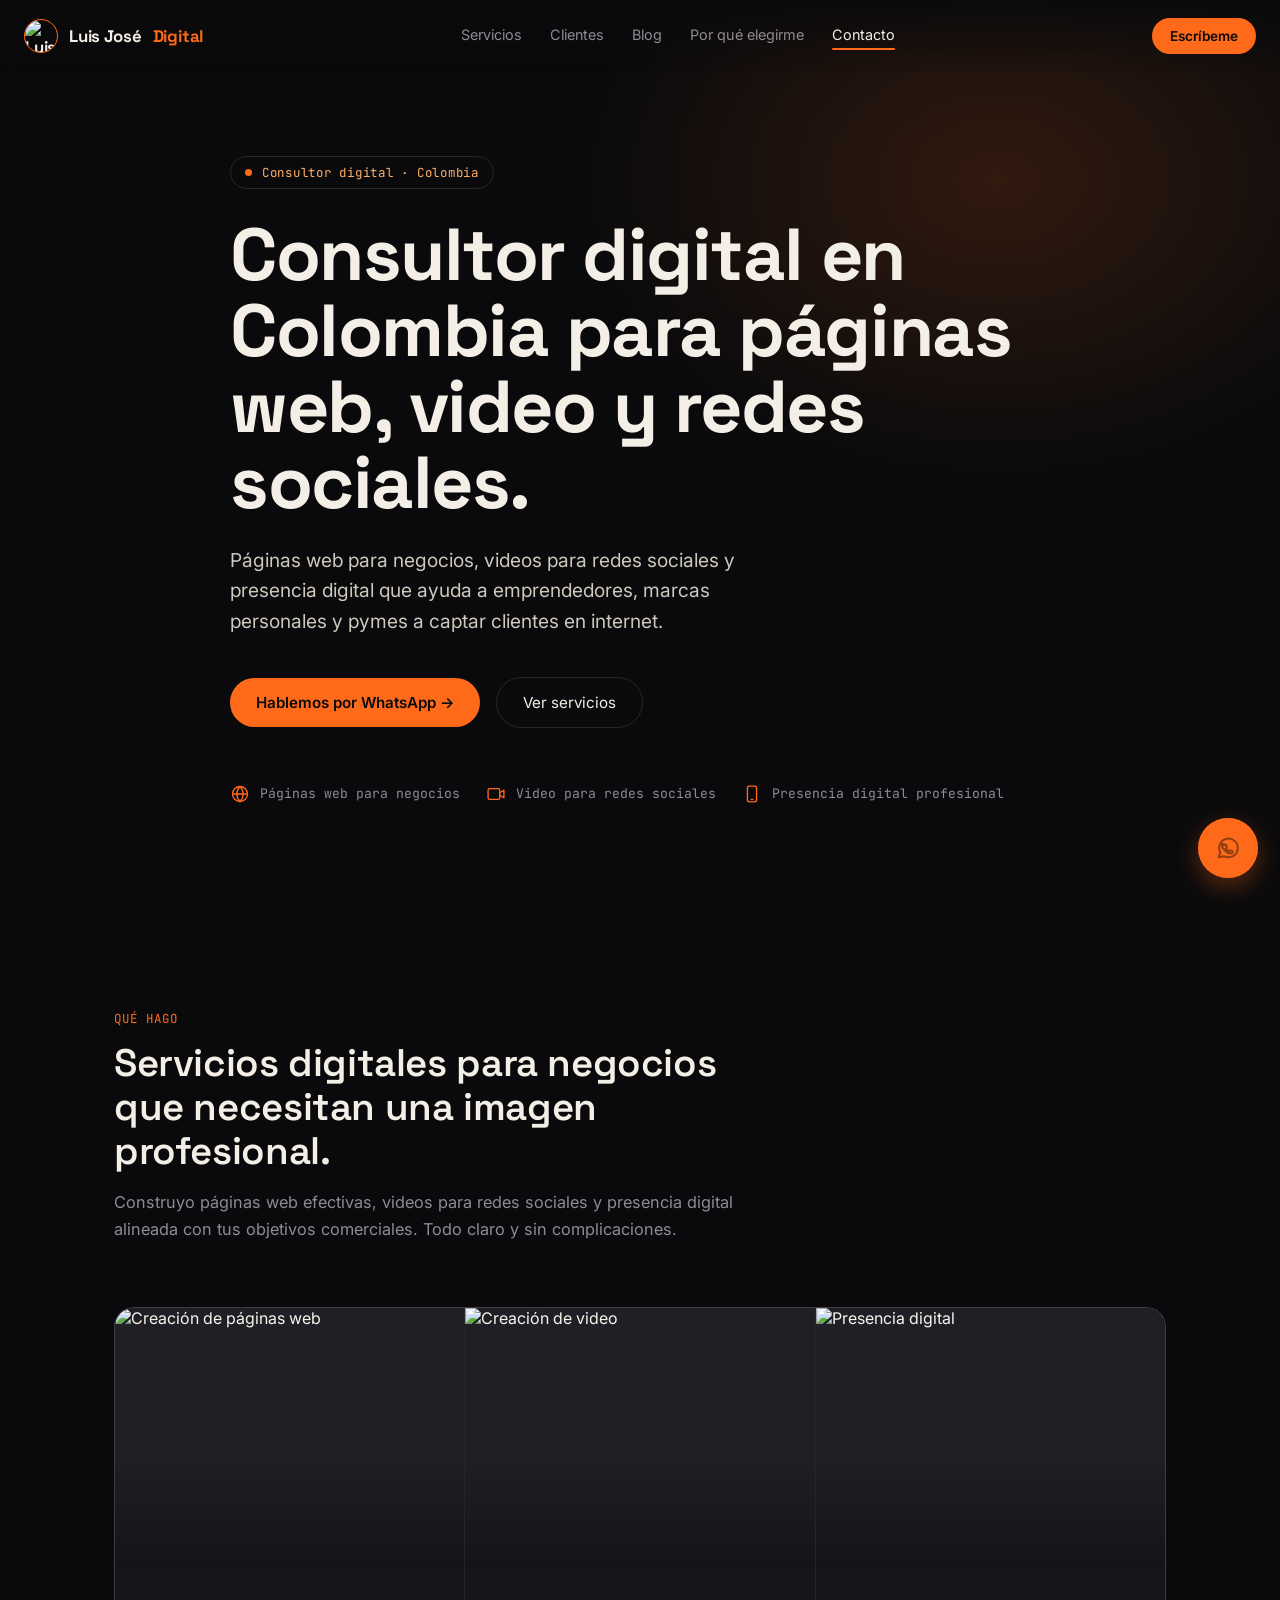
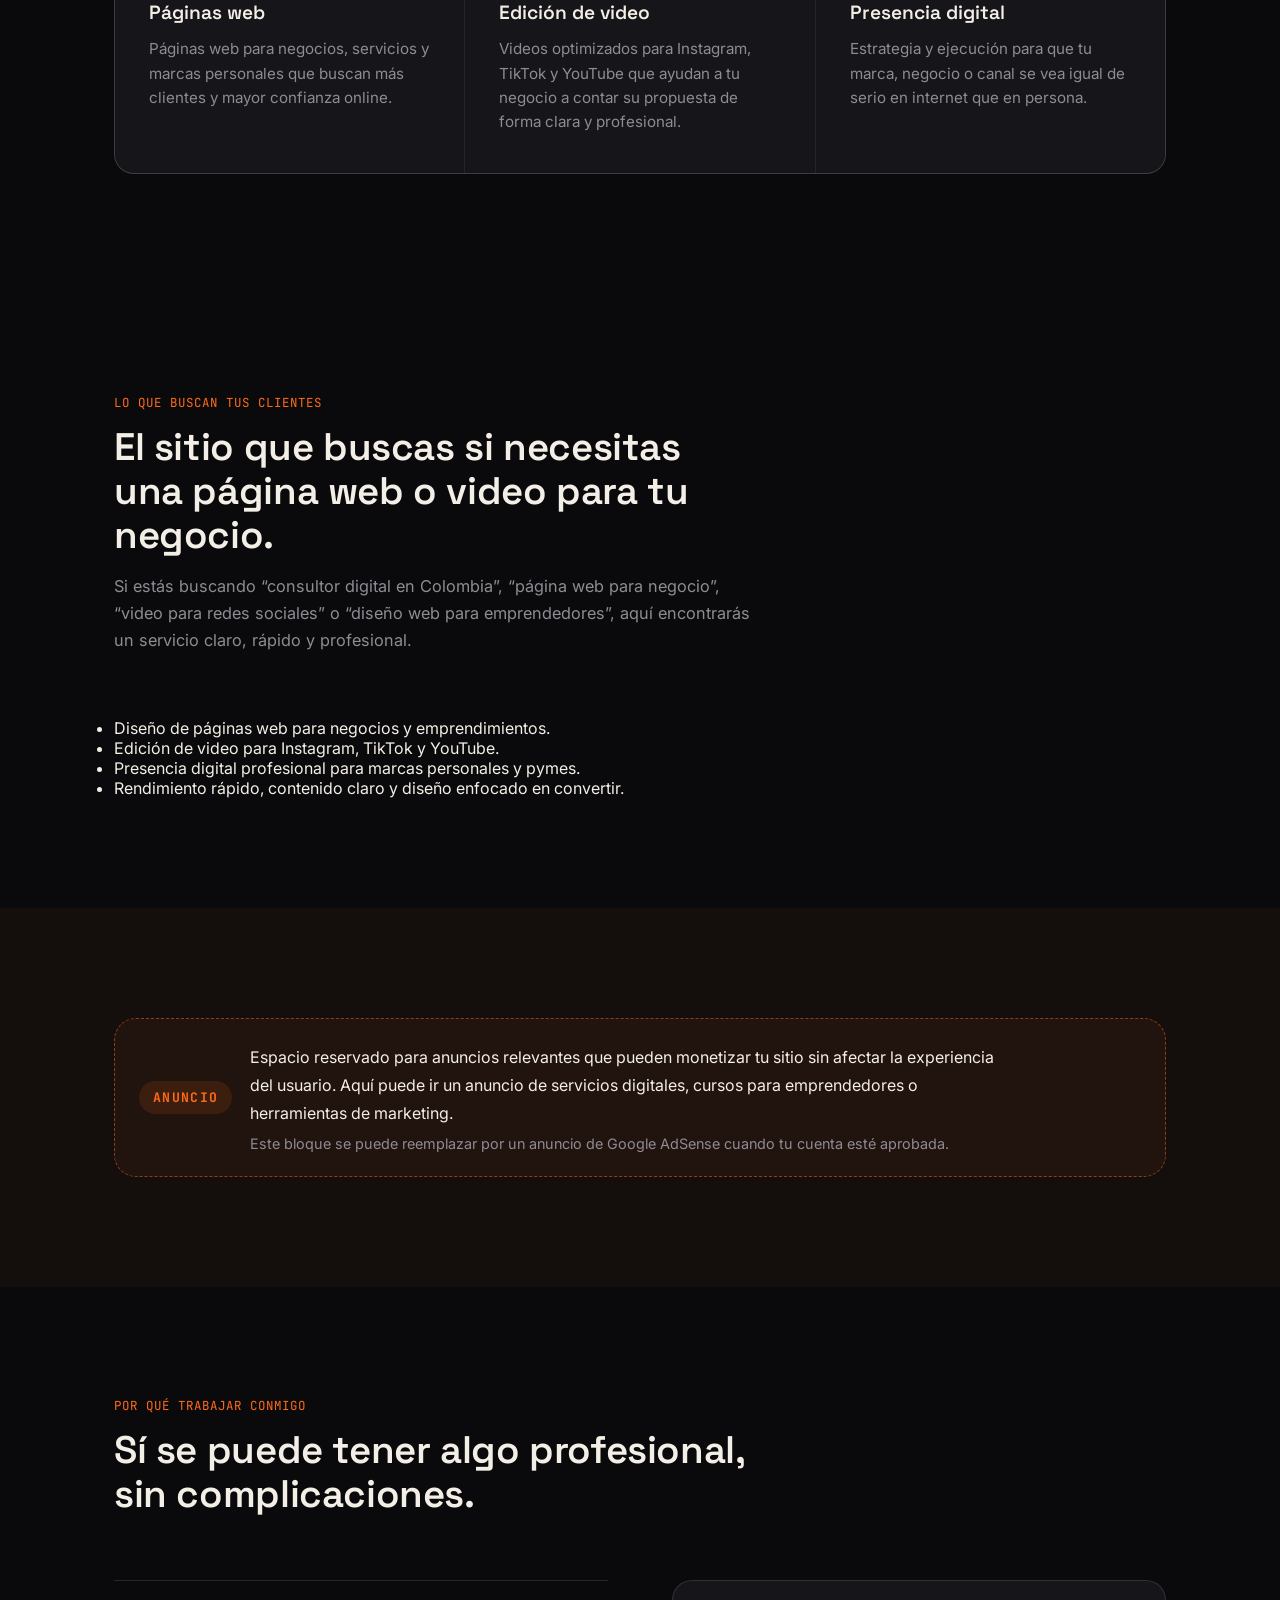
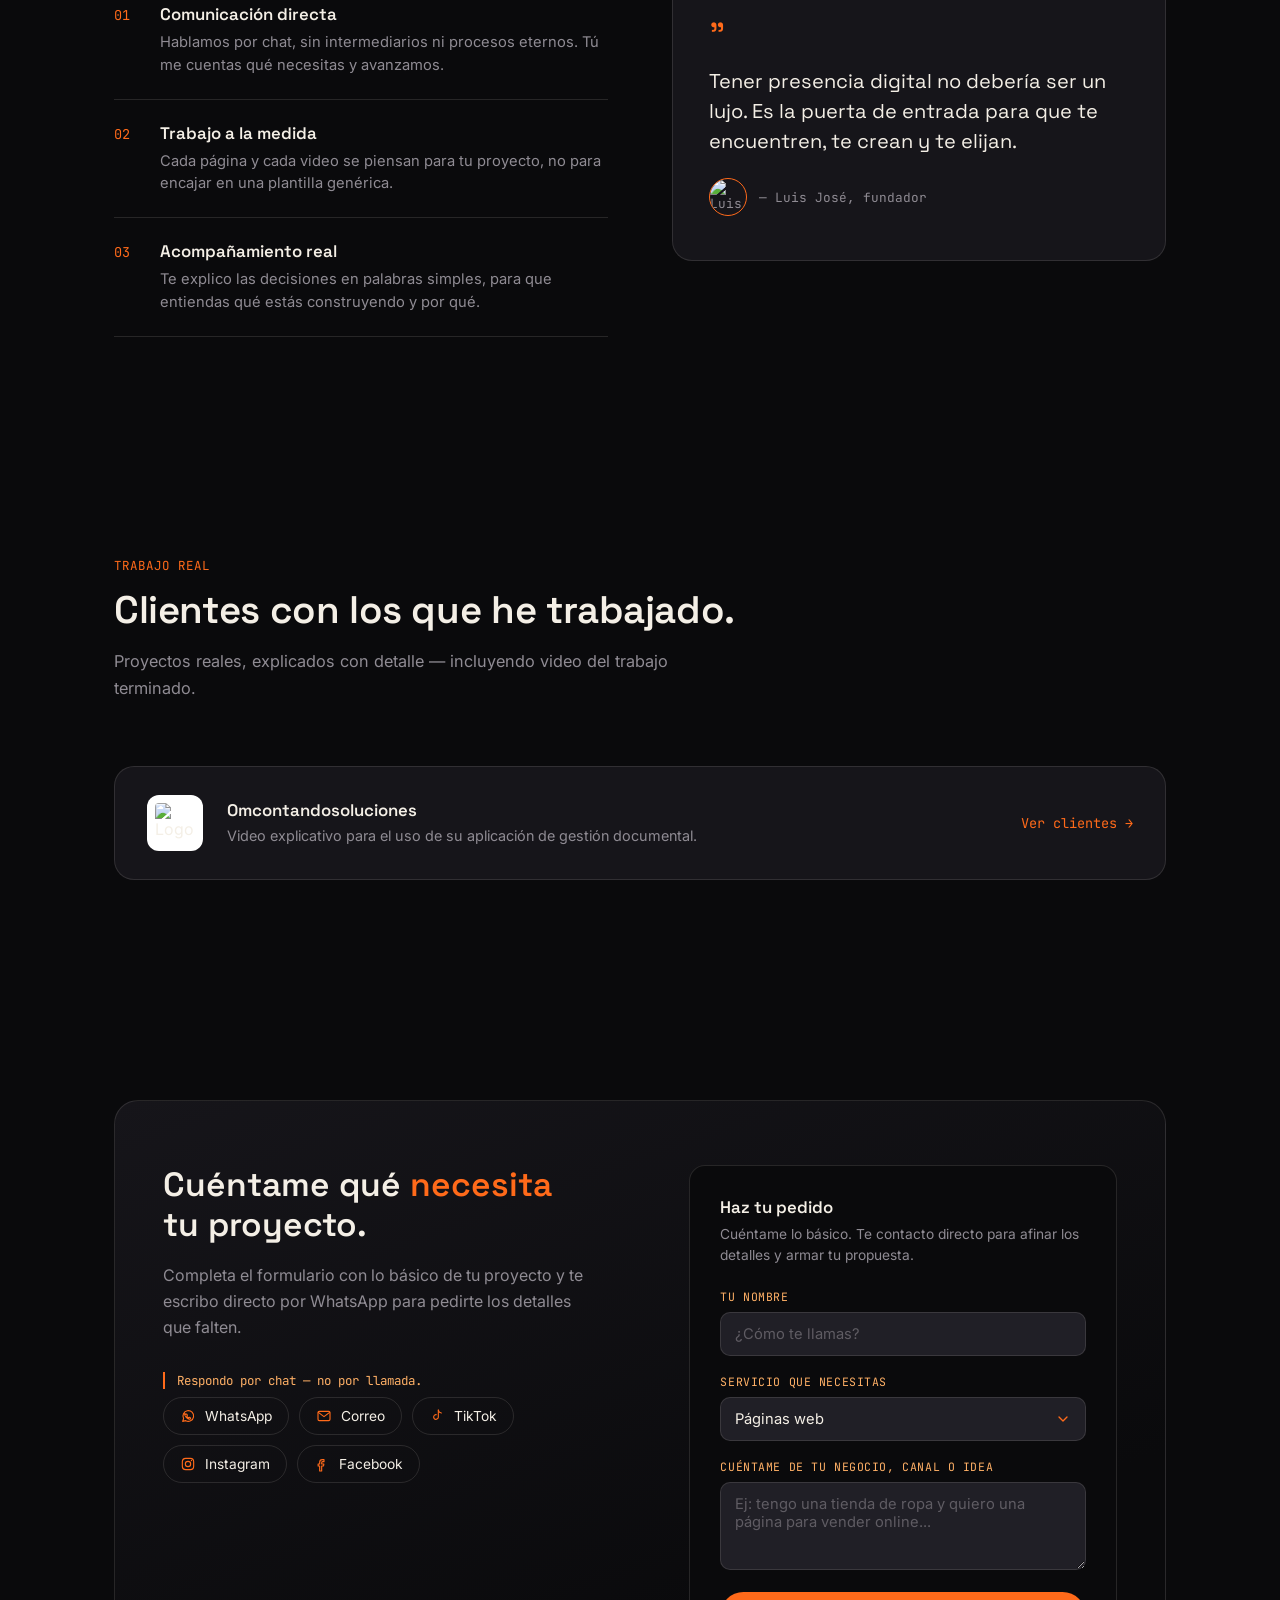
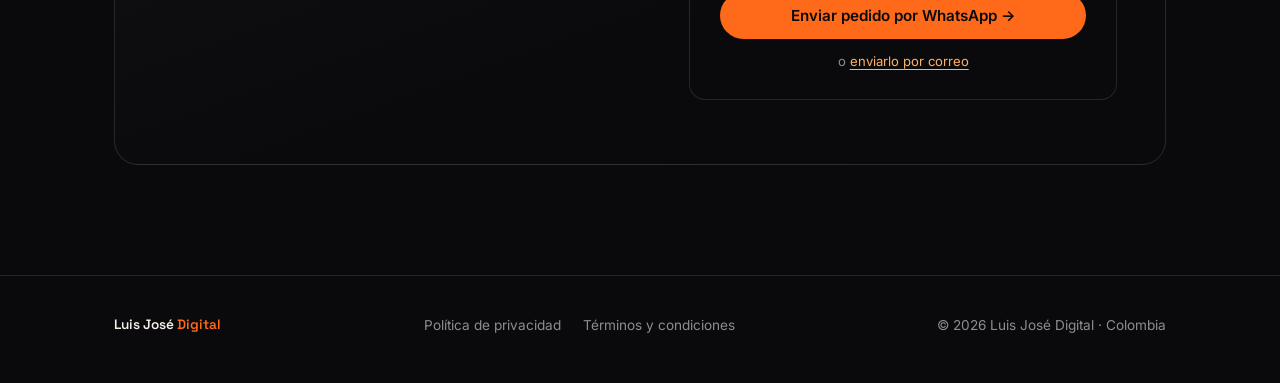
==== commit c5b2f566: "Update AdSense compliance, privacy policy, blog ad placeholders, and SEO content" ====
--- a/index.html
+++ b/index.html
@@ -3,17 +3,18 @@
 <head>
 <meta charset="UTF-8">
 <meta name="viewport" content="width=device-width, initial-scale=1.0">
-<title>Luis José Digital — Consultor Digital</title>
-<meta name="description" content="Luis José Digital: páginas web, edición de video y presencia digital para negocios, personas y creadores de contenido.">
+<title>Consultor digital para páginas web y video en Colombia | Luis José Digital</title>
+<meta name="description" content="Consultor digital en Colombia: páginas web para negocios, edición de video para redes y presencia digital profesional para emprendedores y pymes.">
+<meta name="keywords" content="consultor digital, páginas web para negocios, diseño web, edición de video para redes, presencia digital, marketing digital, consultoría digital Colombia">
 <link rel="icon" type="image/png" href="https://i.postimg.cc/mDjmd9xJ/Perfil.png">
 <link rel="apple-touch-icon" href="https://i.postimg.cc/mDjmd9xJ/Perfil.png">
 <meta property="og:type" content="website">
-<meta property="og:title" content="Luis José Digital — Consultor Digital">
-<meta property="og:description" content="Páginas web, edición de video y presencia digital para negocios, personas y creadores de contenido.">
+<meta property="og:title" content="Consultor digital para páginas web y video en Colombia">
+<meta property="og:description" content="Consultor digital en Colombia: diseño de páginas web, video para redes sociales y presencia digital para negocios, emprendedores y marcas personales.">
 <meta property="og:image" content="https://i.postimg.cc/mDjmd9xJ/Perfil.png">
-<meta name="twitter:card" content="summary">
-<meta name="twitter:title" content="Luis José Digital — Consultor Digital">
-<meta name="twitter:description" content="Páginas web, edición de video y presencia digital para negocios, personas y creadores de contenido.">
+<meta name="twitter:card" content="summary_large_image">
+<meta name="twitter:title" content="Consultor digital para páginas web y video en Colombia">
+<meta name="twitter:description" content="Consultor digital en Colombia: diseño de páginas web, video para redes sociales y presencia digital para emprendedores y pymes.">
 <meta name="twitter:image" content="https://i.postimg.cc/mDjmd9xJ/Perfil.png">
 <link rel="preconnect" href="https://fonts.googleapis.com">
 <link rel="preconnect" href="https://fonts.gstatic.com" crossorigin>
@@ -30,7 +31,7 @@
   "url": "https://luisjosedigital.github.io/",
   "telephone": "+573228460127",
   "email": "luisjosedigital@gmail.com",
-  "description": "Consultor digital independiente: páginas web, edición de video y presencia digital para negocios, personas y creadores de contenido.",
+  "description": "Consultor digital independiente en Colombia: páginas web para negocios, edición de video para redes sociales y presencia digital profesional para emprendedores y pymes.",
   "address": {
     "@type": "PostalAddress",
     "addressCountry": "CO"
@@ -50,7 +51,7 @@
 <body>
 
 <nav>
-  <a class="nav-logo" href="index.html">
+  <a class="nav-logo" href="/">
     <img class="nav-avatar" src="https://i.postimg.cc/mDjmd9xJ/Perfil.png" alt="Luis José">
     Luis José <span>Digital</span>
   </a>
@@ -81,16 +82,16 @@
 <header class="hero">
   <div class="wrap">
     <span class="eyebrow">Consultor digital · Colombia</span>
-    <h1 class="title">Que tu marca, tu negocio o tu contenido <em>se vean profesionales</em>.</h1>
-    <p class="hero-sub">Páginas web, edición de video para redes y soluciones digitales para negocios, personas y creadores de contenido que quieren verse profesionales desde el primer clic.</p>
+    <h1 class="title">Consultor digital en Colombia para páginas web, video y redes sociales.</h1>
+    <p class="hero-sub">Páginas web para negocios, videos para redes sociales y presencia digital que ayuda a emprendedores, marcas personales y pymes a captar clientes en internet.</p>
     <div class="hero-actions">
       <a class="btn-primary" href="https://wa.me/573228460127" target="_blank" rel="noopener">Hablemos por WhatsApp →</a>
       <a class="btn-ghost" href="#servicios">Ver servicios</a>
     </div>
     <div class="hero-tags">
-      <span><svg class="icon" viewBox="0 0 24 24"><circle cx="12" cy="12" r="9"/><path d="M3 12h18M12 3c2.5 2.5 3.8 5.7 3.8 9s-1.3 6.5-3.8 9c-2.5-2.5-3.8-5.7-3.8-9S9.5 5.5 12 3z"/></svg> Páginas web</span>
-      <span><svg class="icon" viewBox="0 0 24 24"><rect x="2.5" y="5.5" width="14" height="13" rx="2"/><path d="M16.5 10.5l5-3v9l-5-3"/></svg> Edición de video</span>
-      <span><svg class="icon" viewBox="0 0 24 24"><rect x="6.5" y="2.5" width="11" height="19" rx="2.5"/><path d="M11 18.5h2"/></svg> Presencia digital</span>
+      <span><svg class="icon" viewBox="0 0 24 24"><circle cx="12" cy="12" r="9"/><path d="M3 12h18M12 3c2.5 2.5 3.8 5.7 3.8 9s-1.3 6.5-3.8 9c-2.5-2.5-3.8-5.7-3.8-9S9.5 5.5 12 3z"/></svg> Páginas web para negocios</span>
+      <span><svg class="icon" viewBox="0 0 24 24"><rect x="2.5" y="5.5" width="14" height="13" rx="2"/><path d="M16.5 10.5l5-3v9l-5-3"/></svg> Video para redes sociales</span>
+      <span><svg class="icon" viewBox="0 0 24 24"><rect x="6.5" y="2.5" width="11" height="19" rx="2.5"/><path d="M11 18.5h2"/></svg> Presencia digital profesional</span>
     </div>
   </div>
 </header>
@@ -100,22 +101,22 @@
     <div class="wrap">
       <div class="section-head">
         <span class="section-eyebrow">Qué hago</span>
-        <h2 class="section-title">Soluciones digitales, de principio a fin.</h2>
-        <p class="section-desc">Desde la primera idea hasta el contenido que la muestra al mundo. Así es como te ayudo a construir presencia.</p>
+        <h2 class="section-title">Servicios digitales para negocios que necesitan una imagen profesional.</h2>
+        <p class="section-desc">Construyo páginas web efectivas, videos para redes sociales y presencia digital alineada con tus objetivos comerciales. Todo claro y sin complicaciones.</p>
       </div>
       <div class="services">
         <div class="service reveal">
           <div class="service-media"><img src="https://i.postimg.cc/1XzJbzs0/Creacion-de-Pagina.png" alt="Creación de páginas web"></div>
           <div class="service-body">
             <h3>Páginas web</h3>
-            <p>Sitios rápidos, claros y pensados para convertir visitas en clientes. Diseño propio, sin plantillas genéricas.</p>
+            <p>Páginas web para negocios, servicios y marcas personales que buscan más clientes y mayor confianza online.</p>
           </div>
         </div>
         <div class="service reveal">
           <div class="service-media"><img src="https://i.postimg.cc/MHGdgGq7/Creacion-de-Video.png" alt="Creación de video"></div>
           <div class="service-body">
             <h3>Edición de video</h3>
-            <p>Contenido editado para redes sociales que capta la atención en los primeros segundos y refuerza tu marca.</p>
+            <p>Videos optimizados para Instagram, TikTok y YouTube que ayudan a tu negocio a contar su propuesta de forma clara y profesional.</p>
           </div>
         </div>
         <div class="service reveal">
@@ -124,6 +125,36 @@
             <h3>Presencia digital</h3>
             <p>Estrategia y ejecución para que tu marca, negocio o canal se vea igual de serio en internet que en persona.</p>
           </div>
+        </div>
+      </div>
+    </div>
+  </section>
+
+  <section class="section" id="busqueda">
+    <div class="wrap">
+      <div class="section-head">
+        <span class="section-eyebrow">Lo que buscan tus clientes</span>
+        <h2 class="section-title">El sitio que buscas si necesitas una página web o video para tu negocio.</h2>
+        <p class="section-desc">Si estás buscando “consultor digital en Colombia”, “página web para negocio”, “video para redes sociales” o “diseño web para emprendedores”, aquí encontrarás un servicio claro, rápido y profesional.</p>
+      </div>
+      <div class="search-keywords reveal">
+        <ul>
+          <li>Diseño de páginas web para negocios y emprendimientos.</li>
+          <li>Edición de video para Instagram, TikTok y YouTube.</li>
+          <li>Presencia digital profesional para marcas personales y pymes.</li>
+          <li>Rendimiento rápido, contenido claro y diseño enfocado en convertir.</li>
+        </ul>
+      </div>
+    </div>
+  </section>
+
+  <section class="section ad-panel">
+    <div class="wrap">
+      <div class="ad-slot">
+        <span class="ad-badge">Anuncio</span>
+        <div>
+          <p>Espacio reservado para anuncios relevantes que pueden monetizar tu sitio sin afectar la experiencia del usuario. Aquí puede ir un anuncio de servicios digitales, cursos para emprendedores o herramientas de marketing.</p>
+          <small>Este bloque se puede reemplazar por un anuncio de Google AdSense cuando tu cuenta esté aprobada.</small>
         </div>
       </div>
     </div>
--- a/style.css
+++ b/style.css
@@ -25,13 +25,23 @@
     *{animation-duration:0.01ms !important; animation-iteration-count:1 !important; transition-duration:0.01ms !important;}
   }
 
+  :focus-visible{outline:2px solid var(--orange);outline-offset:3px;border-radius:4px;}
+
+  body.menu-open{overflow:hidden;}
+
   /* ---------- NAV ---------- */
   nav{
-    position:fixed;top:0;left:0;right:0;z-index:50;
+    position:fixed;top:0;left:0;right:0;z-index:90;
     display:flex;align-items:center;justify-content:space-between;
-    padding:20px 24px;
+    padding:18px 24px;
     background:linear-gradient(to bottom, rgba(10,10,12,0.9), transparent);
     backdrop-filter:blur(6px);
+    transition:background .3s ease, box-shadow .3s ease, padding .3s ease;
+  }
+  nav.nav-scrolled{
+    background:rgba(10,10,12,0.88);
+    box-shadow:0 1px 0 var(--line);
+    padding:14px 24px;
   }
   .nav-logo{display:flex;align-items:center;gap:11px;font-family:'Space Grotesk',sans-serif;font-weight:700;font-size:1.05rem;letter-spacing:-0.01em;}
   .nav-logo span{color:var(--orange);}
@@ -42,13 +52,55 @@
     flex-shrink:0;
   }
   .nav-links{display:flex;gap:28px;font-size:0.9rem;color:var(--gray);}
+  .nav-links a{position:relative;padding-bottom:3px;transition:color .15s ease;}
   .nav-links a:hover{color:var(--orange-soft);}
+  .nav-links a.active{color:var(--paper);}
+  .nav-links a.active::after{
+    content:'';position:absolute;left:0;right:0;bottom:-4px;
+    height:2px;background:var(--orange);border-radius:2px;
+  }
+  .nav-right{display:flex;align-items:center;gap:16px;}
   .nav-cta{
     background:var(--orange);color:var(--black);font-weight:600;font-size:0.85rem;
     padding:10px 18px;border-radius:100px;
+    transition:background .15s ease;
   }
   .nav-cta:hover{background:var(--orange-soft);}
-  @media(max-width:720px){.nav-links{display:none;}}
+
+  .nav-toggle{
+    display:none;flex-direction:column;justify-content:center;gap:5px;
+    width:36px;height:36px;background:none;border:none;cursor:pointer;padding:0;
+    flex-shrink:0;
+  }
+  .nav-toggle span{
+    display:block;width:100%;height:2px;background:var(--paper);border-radius:2px;
+    transition:transform .25s ease, opacity .2s ease;
+  }
+  .nav-toggle.open span:nth-child(1){transform:translateY(7px) rotate(45deg);}
+  .nav-toggle.open span:nth-child(2){opacity:0;}
+  .nav-toggle.open span:nth-child(3){transform:translateY(-7px) rotate(-45deg);}
+
+  .nav-mobile{
+    position:fixed;inset:0;z-index:85;
+    background:rgba(10,10,12,0.98);
+    backdrop-filter:blur(8px);
+    display:flex;flex-direction:column;align-items:center;justify-content:center;gap:26px;
+    transform:translateY(-100%);opacity:0;pointer-events:none;
+    transition:transform .35s ease, opacity .3s ease;
+  }
+  .nav-mobile.open{transform:translateY(0);opacity:1;pointer-events:auto;}
+  .nav-mobile a{font-family:'Space Grotesk',sans-serif;font-weight:600;font-size:1.5rem;color:var(--paper);}
+  .nav-mobile a:hover{color:var(--orange-soft);}
+  .nav-mobile-cta{
+    margin-top:8px;background:var(--orange);color:var(--black);
+    font-weight:600;font-size:1rem;padding:14px 30px;border-radius:100px;
+  }
+
+  @media(max-width:720px){
+    .nav-links{display:none;}
+    .nav-cta{display:none;}
+    .nav-toggle{display:flex;}
+  }
 
   /* ---------- HERO ---------- */
   header.hero{
@@ -125,6 +177,12 @@
     font-family:'JetBrains Mono',monospace;font-size:0.82rem;color:var(--gray);
   }
   .hero-tags span{display:flex;align-items:center;gap:10px;}
+
+  .ad-panel{padding:40px 0;background:rgba(255,106,26,0.04);}
+  .ad-panel .ad-slot{display:flex;align-items:center;gap:18px;padding:24px;border:1px dashed rgba(255,106,26,0.5);background:rgba(255,106,26,0.06);border-radius:22px;}
+  .ad-badge{padding:8px 14px;background:rgba(255,106,26,0.12);color:var(--orange);font-family:'JetBrains Mono',monospace;font-size:0.82rem;font-weight:700;border-radius:999px;text-transform:uppercase;letter-spacing:0.1em;}
+  .ad-slot p{color:var(--paper);font-size:1rem;line-height:1.75;max-width:760px;}
+  .ad-slot small{display:block;color:var(--gray);margin-top:8px;font-size:0.9rem;}
 
   /* ---------- ICONS ---------- */
   .icon{
@@ -526,3 +584,98 @@
     text-align:center;padding:50px 0 20px;
   }
   .clients-cta p{color:var(--gray);margin-bottom:18px;font-size:0.98rem;}
+
+  /* ---------- FOOTER: enlaces legales ---------- */
+  .footer-links{display:flex;gap:22px;flex-wrap:wrap;}
+  .footer-links a{color:var(--gray);transition:color .15s ease;}
+  .footer-links a:hover{color:var(--orange-soft);}
+
+  /* ---------- DOCUMENTO LEGAL ---------- */
+  .legal-doc{max-width:740px;}
+  .legal-doc h2{
+    font-family:'Space Grotesk',sans-serif;font-weight:600;
+    font-size:1.25rem;color:var(--paper);
+    margin-top:44px;margin-bottom:14px;
+    display:flex;align-items:baseline;gap:10px;
+  }
+  .legal-doc h2:first-of-type{margin-top:0;}
+  .legal-doc h2 .num{color:var(--orange);font-family:'JetBrains Mono',monospace;font-size:0.9rem;}
+  .legal-doc p{color:var(--gray);line-height:1.75;margin-bottom:14px;font-size:0.97rem;}
+  .legal-doc ul, .legal-doc ol{margin:0 0 16px 22px;color:var(--gray);line-height:1.75;font-size:0.97rem;}
+  .legal-doc li{margin-bottom:7px;}
+  .legal-doc strong{color:var(--paper);font-weight:600;}
+  .legal-doc .price-table{
+    display:grid;gap:1px;background:var(--line);
+    border:1px solid var(--line);border-radius:14px;overflow:hidden;
+    margin-bottom:18px;
+  }
+  .legal-doc .price-row{
+    background:var(--charcoal);
+    display:flex;justify-content:space-between;gap:16px;
+    padding:12px 18px;font-size:0.9rem;
+  }
+  .legal-doc .price-row span:first-child{color:var(--paper);}
+  .legal-doc .price-row span:last-child{color:var(--orange-soft);font-family:'JetBrains Mono',monospace;flex-shrink:0;}
+  .legal-doc .price-group-title{
+    font-family:'JetBrains Mono',monospace;font-size:0.75rem;color:var(--orange);
+    text-transform:uppercase;letter-spacing:0.05em;
+    margin:22px 0 8px;
+  }
+  .legal-updated{
+    margin-top:44px;padding-top:22px;border-top:1px solid var(--line);
+    font-family:'JetBrains Mono',monospace;font-size:0.82rem;color:var(--gray);
+  }
+
+  /* ---------- REVEAL AL HACER SCROLL ---------- */
+  .reveal{
+    opacity:0;
+    transform:translateY(26px);
+    transition:opacity .65s cubic-bezier(.16,.84,.44,1), transform .65s cubic-bezier(.16,.84,.44,1);
+  }
+  .reveal.is-visible{opacity:1;transform:translateY(0);}
+  .services .reveal:nth-child(1){transition-delay:0s;}
+  .services .reveal:nth-child(2){transition-delay:.1s;}
+  .services .reveal:nth-child(3){transition-delay:.2s;}
+  .why-list .reveal:nth-child(1){transition-delay:0s;}
+  .why-list .reveal:nth-child(2){transition-delay:.1s;}
+  .why-list .reveal:nth-child(3){transition-delay:.2s;}
+
+  /* ---------- BLOG ---------- */
+  .blog-grid{display:grid;grid-template-columns:repeat(3,1fr);gap:22px;}
+  @media(max-width:900px){.blog-grid{grid-template-columns:1fr 1fr;}}
+  @media(max-width:640px){.blog-grid{grid-template-columns:1fr;}}
+  .blog-card{
+    background:var(--charcoal);border:1px solid var(--line);border-radius:18px;
+    padding:28px 26px;display:flex;flex-direction:column;gap:14px;
+    transition:background .2s ease, border-color .2s ease, transform .2s ease;
+  }
+  .blog-card:hover{background:var(--charcoal-2);border-color:var(--orange-soft);transform:translateY(-3px);}
+  .blog-tag{
+    align-self:flex-start;
+    font-family:'JetBrains Mono',monospace;font-size:0.72rem;color:var(--orange);
+    border:1px solid var(--line);padding:5px 12px;border-radius:100px;
+  }
+  .blog-card h3{font-family:'Space Grotesk',sans-serif;font-size:1.1rem;font-weight:600;line-height:1.3;}
+  .blog-card p{color:var(--gray);font-size:0.9rem;line-height:1.55;flex:1;}
+  .blog-card .blog-read{
+    font-family:'JetBrains Mono',monospace;font-size:0.8rem;color:var(--orange-soft);
+  }
+
+  /* ---------- ARTÍCULO DE BLOG ---------- */
+  .article-doc{max-width:700px;}
+  .article-doc h2{
+    font-family:'Space Grotesk',sans-serif;font-weight:600;
+    font-size:1.2rem;color:var(--paper);margin-top:34px;margin-bottom:12px;
+  }
+  .article-doc h2:first-of-type{margin-top:0;}
+  .article-doc p{color:var(--gray);line-height:1.75;margin-bottom:16px;font-size:0.98rem;}
+  .article-doc ul, .article-doc ol{margin:0 0 16px 22px;color:var(--gray);line-height:1.75;font-size:0.98rem;}
+  .article-doc li{margin-bottom:8px;}
+  .article-doc strong{color:var(--paper);font-weight:600;}
+  .article-doc a{color:var(--orange-soft);text-decoration:underline;text-underline-offset:3px;}
+  .article-doc a:hover{color:var(--orange);}
+  .article-cta{
+    margin-top:40px;background:var(--charcoal);border:1px solid var(--line);
+    border-radius:16px;padding:26px 30px;display:flex;align-items:center;justify-content:space-between;gap:20px;flex-wrap:wrap;
+  }
+  .article-cta p{color:var(--paper);font-size:0.98rem;margin:0;font-weight:500;}
